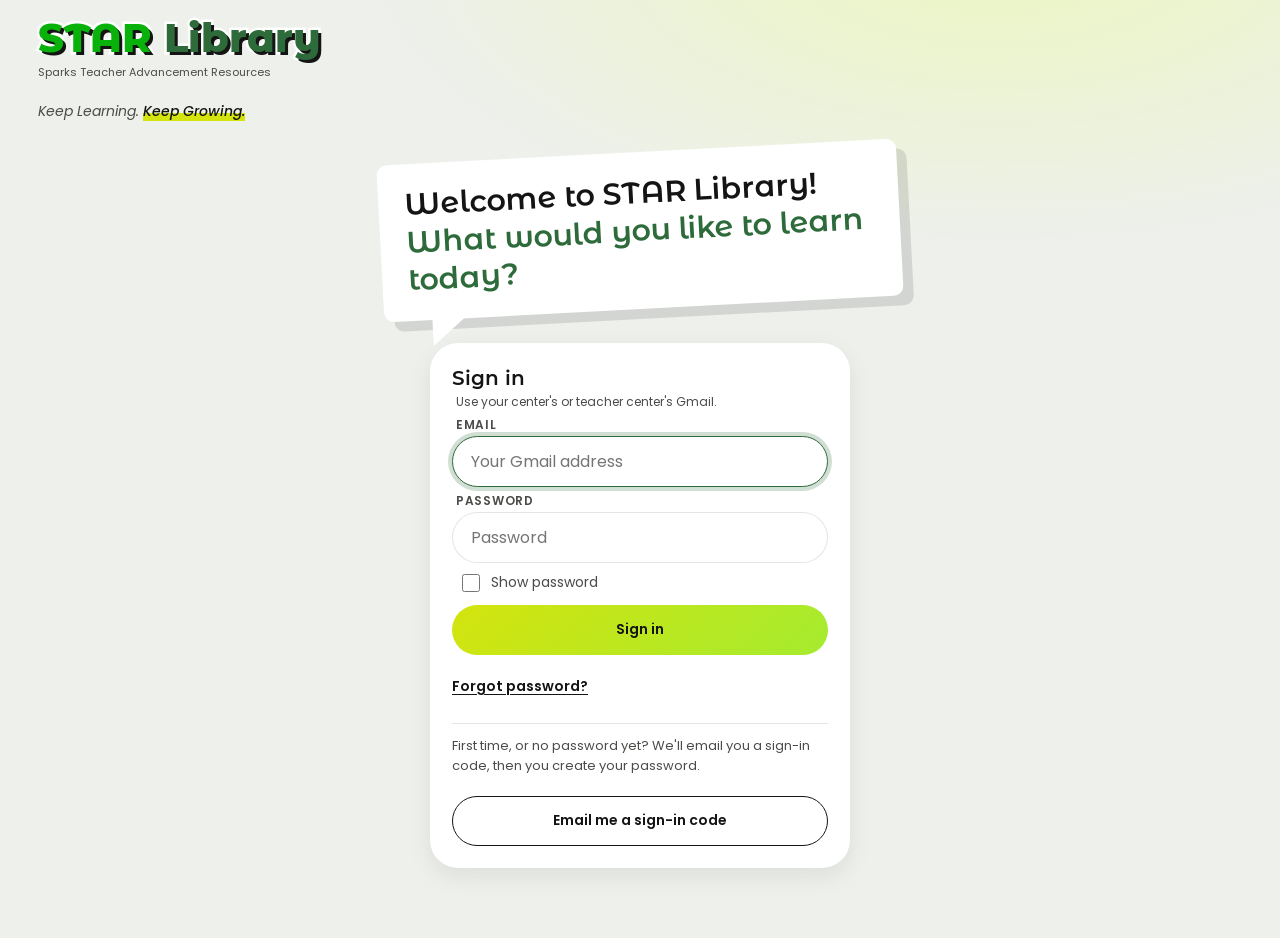
==== index.html @ 46effa85 "Deploy production dae6e4e" ====
<!DOCTYPE html>
<html lang="en">
<head>
<meta charset="utf-8">
<meta name="viewport" content="width=device-width, initial-scale=1, viewport-fit=cover">
<title>STAR Library</title>
<meta name="description" content="Sparks Teacher Advancement Resources">
<meta name="theme-color" content="#1F3D2B">
<link rel="manifest" href="manifest.webmanifest">
<link rel="icon" type="image/png" href="img/favicon.png">
<link rel="apple-touch-icon" href="img/apple-touch-icon.png">
<meta name="apple-mobile-web-app-capable" content="yes">
<meta name="apple-mobile-web-app-title" content="STAR">
<link rel="preconnect" href="https://fonts.googleapis.com">
<link rel="preconnect" href="https://fonts.gstatic.com" crossorigin>
<link href="https://fonts.googleapis.com/css2?family=Montserrat+Alternates:wght@600;700;800&family=Poppins:ital,wght@0,400;0,500;0,600;0,700;1,400;1,500&display=swap" rel="stylesheet">
<script src="config.js"></script>
<script>(function(){try{var t=localStorage.getItem((window.STAR_CONFIG&&STAR_CONFIG.prefix||'starlib-')+'theme');document.documentElement.setAttribute('data-theme',t==='forest'||t==='sage'?t:'light')}catch(e){document.documentElement.setAttribute('data-theme','light')}})();</script>
<link rel="stylesheet" href="css/app.css">
<link rel="stylesheet" href="css/viewer.css">
</head>
<body>
<div class="page">
 <header class="bar">
  <a class="logo" href="#/" aria-label="STAR Library home" style="text-decoration:none"><span class="wm">STAR <span>Library</span></span><span class="full">Sparks Teacher Advancement Resources</span></a>
  <div class="me" id="me" hidden>
   <button type="button" class="av" id="av" aria-haspopup="true" aria-expanded="false" aria-controls="me-pop" aria-label="Your account"></button>
   <div class="me-pop" id="me-pop" hidden>
    <b id="me-name"></b><small id="me-email"></small>
    <div class="thm" role="radiogroup" aria-labelledby="thm-h"><span class="thm-h" id="thm-h">Theme</span>
     <button type="button" role="radio" data-t="light" aria-checked="true"><span class="sw" style="background:#EDF0EB;box-shadow:inset -10px -10px 0 #C6E625"></span>Light</button>
     <button type="button" role="radio" data-t="forest" aria-checked="false"><span class="sw" style="background:#2A4A29;box-shadow:inset -10px -10px 0 #C5D97A"></span>Forest</button>
     <button type="button" role="radio" data-t="sage" aria-checked="false"><span class="sw" style="background:#DDE7DA;box-shadow:inset -10px -10px 0 #090D08"></span>Sage</button>
    </div>
    <button type="button" class="signout" id="install-btn" hidden style="color:var(--ink)">Install STAR on this phone</button>
    <button type="button" class="signout" id="signout">Sign out</button>
   </div>
  </div>
 </header>
 <p class="motto">Keep Learning. <b>Keep Growing.</b></p>
 <p class="offline" id="offline" role="status" hidden>You're offline. You can still browse; trainings open when you're back online.</p>
 <p class="boot" id="boot" role="status">Opening STAR Library…</p>

 <section class="gate" id="gate" hidden aria-labelledby="g-h">
  <div class="bubble"><p>Welcome to STAR Library!<br><span>What would you like to learn today?</span></p></div>
  <div class="gcard">
   <form id="g1" novalidate>
    <h2 id="g-h">Sign in</h2>
    <p class="muted sm" style="margin:2px 4px 0">Use your center's or teacher center's Gmail.</p>
    <label class="lbl" for="g-email">Email</label>
    <input id="g-email" type="email" inputmode="email" autocomplete="username" placeholder="Your Gmail address">
    <label class="lbl" for="g-pw">Password</label>
    <input id="g-pw" type="password" autocomplete="current-password" placeholder="Password">
    <label class="gshow"><input type="checkbox" id="g-show"> Show password</label>
    <p class="gerr" id="g-e1" role="alert" hidden></p>
    <button type="submit" class="btn" id="g-in">Sign in</button>
    <div class="glinks"><button type="button" class="glink" id="g-forgot">Forgot password?</button></div>
    <div class="gfirst"><p style="margin:0 0 10px">First time, or no password yet? We'll email you a sign-in code, then you create your password.</p>
     <button type="button" class="btn line" id="g-send">Email me a sign-in code</button></div>
   </form>
   <form id="g2" novalidate hidden>
    <h2>Check your inbox</h2>
    <p class="muted sm" style="margin:4px"><span id="g2-why"></span> <b id="g-to"></b>. It works for 10 minutes. Check Spam if you can't see it.</p>
    <input id="g-code" class="codein" type="text" inputmode="numeric" autocomplete="one-time-code" maxlength="6" placeholder="••••••" aria-label="6-digit code">
    <p class="gerr" id="g-e2" role="alert" hidden></p><p class="gok" id="g-ok" role="status" hidden></p>
    <button type="submit" class="btn" id="g-go">Continue</button>
    <div class="glinks"><button type="button" class="glink" id="g-back">Use a different email</button><button type="button" class="glink" id="g-again">Send a new code</button></div>
   </form>
   <form id="g3" novalidate hidden>
    <h2 id="g3-h">Create your password</h2>
    <p class="muted sm" style="margin:4px">At least 8 characters. You'll use it to sign in next time.</p>
    <input id="g3-user" type="email" autocomplete="username" hidden tabindex="-1" aria-hidden="true">
    <input id="g-new" type="password" autocomplete="new-password" placeholder="New password" aria-label="New password">
    <input id="g-new2" type="password" autocomplete="new-password" placeholder="Type it again" aria-label="Type the new password again" style="margin-top:10px">
    <label class="gshow"><input type="checkbox" id="g3-show"> Show password</label>
    <p class="gerr" id="g-e3" role="alert" hidden></p>
    <button type="submit" class="btn" id="g-save">Save and sign in</button>
   </form>
  </div>
 </section>

 <main id="view" hidden></main>
</div>

<nav class="nav" id="nav" aria-label="Main menu" hidden>
 <a href="#/" data-nav="home"><svg width="22" height="22" viewBox="0 0 24 24" fill="none" stroke="currentColor" stroke-width="2" stroke-linecap="round" stroke-linejoin="round" aria-hidden="true"><path d="M3 11l9-7 9 7v9a1 1 0 01-1 1h-5v-6H9v6H4a1 1 0 01-1-1z"/></svg>Home</a>
 <a href="#/curriculum" data-nav="curriculum"><svg width="22" height="22" viewBox="0 0 24 24" fill="none" stroke="currentColor" stroke-width="2" stroke-linecap="round" stroke-linejoin="round" aria-hidden="true"><path d="M4 5h6a2 2 0 012 2v12a2 2 0 00-2-2H4zM20 5h-6a2 2 0 00-2 2v12a2 2 0 012-2h6z"/></svg>Curriculum</a>
 <a href="#/me" data-nav="me"><svg width="22" height="22" viewBox="0 0 24 24" fill="none" stroke="currentColor" stroke-width="2" stroke-linecap="round" stroke-linejoin="round" aria-hidden="true"><circle cx="12" cy="8" r="4"/><path d="M4 21c0-4 4-6 8-6s8 2 8 6"/></svg>My page</a>
 <a href="#/team" data-nav="team" hidden><svg width="22" height="22" viewBox="0 0 24 24" fill="none" stroke="currentColor" stroke-width="2" stroke-linecap="round" stroke-linejoin="round" aria-hidden="true"><circle cx="9" cy="8" r="3.5"/><circle cx="17" cy="9" r="2.5"/><path d="M2 20c0-3.5 3-5.5 7-5.5s7 2 7 5.5M16 14.5c3 0 6 1.5 6 4.5"/></svg>Team</a>
 <a href="#/edit" data-nav="edit" hidden><svg width="22" height="22" viewBox="0 0 24 24" fill="none" stroke="currentColor" stroke-width="2" stroke-linecap="round" stroke-linejoin="round" aria-hidden="true"><path d="M4 20h4L19 9l-4-4L4 16z"/><path d="M13.5 6.5l4 4"/></svg>Editor</a>
</nav>

<div id="deck" role="dialog" aria-modal="true" aria-labelledby="dk-title" hidden></div>
<div class="toast" id="toast" role="status" aria-live="polite" hidden></div>

<script src="js/api.js"></script>
<script src="js/viewer.js"></script>
<script src="js/more.js"></script>
<script src="js/app.js"></script>
<script>
if ('serviceWorker' in navigator && location.protocol === 'https:') {
  addEventListener('load', function () { navigator.serviceWorker.register('sw.js').catch(function () {}); });
}
</script>
</body>
</html>
---- css/app.css ----
/* STAR Library app. Fonts: Montserrat Alternates (logo, headings) + Poppins (everything else).
   Browsing uses the book/library look; My profile uses clean cards. Themes: Light (default), Forest, Sage. */
:root,:root[data-theme="light"]{
 --bg:radial-gradient(900px 420px at 78% -6%,#ECF7C1 0%,#ECF7C100 70%),#EDF0EB;--bgc:#EDF0EB;
 --ink:#141414;--muted:#4B4C49;--line:#1414141c;--sec:#FFFFFF;--soft:#F1F3F0;--soft2:#E4E8E0;--card:#FFFFFF;
 --brand:#2E6B3A;--deep:#1F3D2B;--deep-t:#FFFFFF;--deep-sub:#CFE3D4;--lime:#C6E625;--next:#ECF7C1;
 --btn:linear-gradient(135deg,#D4E40E,#A5EB2F);--btn-t:#141414;
 --bk:#D6EB97;--bk-t:#141414;--bk-sub:#3F4A30;--bk-soon:#F1F3F0;--bk-hi:#C6E625;--tile:#FFFFFF;
 --pe1:#F6F3EA;--pe2:#E7E3D6;--pe-line:#14141414;--fd:#D6EB97;--fd2:#B9D36E;--fd-t:#141414;
 --ok-bg:#E3F1D4;--ok-t:#1F5E14;--err:#B42318;--panel:#FFFFFF;--panel2:#F1F3F0;--sh:0 8px 24px #14141414}
:root[data-theme="forest"]{
 --bg:linear-gradient(170deg,#43623F 0%,#2A4A29 32%,#1A361B 66%,#112B12 100%);--bgc:#112B12;
 --ink:#F2F5EE;--muted:#C9D4C8;--line:#ffffff24;--sec:#1F3A20;--soft:#ffffff12;--soft2:#ffffff1f;--card:#1F3A20;
 --brand:#C5D97A;--deep:#EDF0EC;--deep-t:#12260F;--deep-sub:#4A5A48;--lime:#C5D97A;--next:#ffffff14;
 --btn:#C5D97A;--btn-t:#12260F;--bk:#3D5C3B;--bk-t:#F2F5EE;--bk-sub:#C9D4C8;--bk-soon:#2A452A;--bk-hi:#5E8A3A;--tile:#E3EADB;
 --pe1:#4B6A48;--pe2:#2F4D2D;--pe-line:#ffffff24;--fd:#4A6A47;--fd2:#2F4D2D;--fd-t:#F2F5EE;
 --ok-bg:#C5D97A;--ok-t:#12260F;--err:#FFB4A8;--panel:#1B331C;--panel2:#132713;--sh:none;color-scheme:dark}
:root[data-theme="sage"]{
 --bg:radial-gradient(900px 520px at 85% 0%,#EAF3E4 0%,#EAF3E400 70%),linear-gradient(180deg,#E3ECDF 0%,#D6E2D2 100%);--bgc:#D6E2D2;
 --ink:#090D08;--muted:#3A4437;--line:#090D081c;--sec:#F5FAF6;--soft:#E3ECDF;--soft2:#D5E0D2;--card:#FFFFFF;
 --brand:#486509;--deep:#090D08;--deep-t:#FFFFFF;--deep-sub:#B8C2B4;--lime:#A9EB02;--next:#E3ECDF;
 --btn:#090D08;--btn-t:#FFFFFF;--bk:#F5FAF6;--bk-t:#090D08;--bk-sub:#3A4437;--bk-soon:#E3ECDF;--bk-hi:#A9EB02;--tile:#E3ECDF;
 --pe1:#FFFFFFbf;--pe2:#FFFFFF73;--pe-line:#090D080f;--fd:#090D08;--fd2:#2A3527;--fd-t:#FFFFFF;
 --ok-bg:#E3ECDF;--ok-t:#486509;--err:#B42318;--panel:#F5FAF6;--panel2:#E3ECDF;--sh:0 10px 30px #090D080f}
*,*::before,*::after{box-sizing:border-box}
html,body{margin:0}
body{font-family:'Poppins',system-ui,sans-serif;color:var(--ink);background:var(--bg);background-color:var(--bgc);background-attachment:fixed;min-height:100vh;min-height:100dvh;-webkit-tap-highlight-color:transparent}
body.modal{overflow:hidden}
[hidden]{display:none!important}
button,input,select,textarea{font:inherit;color:inherit}
a{color:var(--brand)}
:focus-visible{outline:3px solid var(--brand);outline-offset:3px}
.disp{font-family:'Montserrat Alternates','Poppins',sans-serif}
.sr{position:absolute;width:1px;height:1px;overflow:hidden;clip:rect(0 0 0 0);white-space:nowrap}
.page{max-width:1100px;margin:0 auto;padding:max(14px,env(safe-area-inset-top)) max(14px,env(safe-area-inset-right)) calc(110px + env(safe-area-inset-bottom)) max(14px,env(safe-area-inset-left));display:flex;flex-direction:column;gap:16px}

/* header */
.bar{display:flex;align-items:flex-start;justify-content:space-between;gap:12px;padding:4px 4px 0}
.logo{display:flex;flex-direction:column;gap:2px;background:none;border:0;padding:0;cursor:pointer;text-align:left}
.wm{font:800 clamp(28px,5vw,40px)/1 'Montserrat Alternates',sans-serif;color:#08B20B;-webkit-text-stroke:5px #fff;paint-order:stroke fill;text-shadow:3px 3px 0 #141414}
.wm span{color:#2E6B3A}
.full{font-size:11px;color:var(--muted);margin-top:4px}
.motto{margin:0 4px;font-style:italic;font-size:14px;color:var(--muted)}
.motto b{font-weight:500;color:var(--ink);background:linear-gradient(transparent 62%,#D4E40E 62%)}
:root[data-theme="forest"] .motto b{background:none;color:var(--lime)}
.av{width:44px;height:44px;border-radius:50%;border:0;background:var(--btn);color:var(--btn-t);font-weight:600;font-size:14px;cursor:pointer;flex:none}
.me{position:relative}
.me-pop{position:absolute;right:0;top:calc(100% + 8px);z-index:20;background:var(--card);color:var(--ink);border-radius:18px;box-shadow:0 14px 34px #0004;padding:14px 16px;min-width:250px;display:flex;flex-direction:column;gap:2px}
.me-pop small{color:var(--muted);overflow-wrap:anywhere}
.thm{margin-top:12px;padding-top:10px;border-top:1px solid var(--line);display:flex;flex-direction:column;gap:4px}
.thm-h,.lbl{font-size:12px;font-weight:600;letter-spacing:.06em;text-transform:uppercase;color:var(--muted);margin:0}
.thm button{border:0;border-radius:12px;padding:6px 8px;min-height:44px;display:flex;align-items:center;gap:10px;background:none;text-align:left;cursor:pointer}
.thm button[aria-checked="true"]{background:var(--soft);font-weight:600}
.sw{width:28px;height:28px;border-radius:50%;flex:none;box-shadow:inset 0 0 0 1px #0002}
.signout{margin-top:10px;border:0;border-top:1px solid var(--line);background:none;padding:10px 0 0;text-align:left;font-weight:600;color:var(--err);cursor:pointer;min-height:44px}

/* sections */
.sec{background:var(--sec);border-radius:28px;padding:20px 18px;display:flex;flex-direction:column;gap:14px;box-shadow:var(--sh)}
.sec-h{margin:0;font:600 21px/1.2 'Montserrat Alternates',sans-serif}
.sec-h.u::after{content:'';display:block;width:56px;height:5px;border-radius:9px;background:var(--btn);margin-top:8px}
h1.big{margin:0;font:700 clamp(26px,4vw,34px)/1.1 'Montserrat Alternates',sans-serif}
h1.big em{font-style:normal;color:var(--brand)}
.muted{color:var(--muted)}
.sm{font-size:12px}

/* search + chips */
.srch{position:relative}
.srch label{display:flex;align-items:center;gap:10px;background:var(--soft);border-radius:99px;padding:0 8px 0 18px;min-height:52px}
.srch input{flex:1;border:0;outline:0;background:transparent;font-size:15px;min-width:0}
.srch svg{flex:none;color:var(--brand)}
.clr{width:40px;height:40px;border-radius:50%;border:0;background:var(--soft2);cursor:pointer}
.res{position:absolute;z-index:15;left:0;right:0;top:calc(100% + 6px);background:var(--card);border-radius:18px;box-shadow:0 16px 40px #0003;padding:6px;max-height:60vh;overflow:auto;display:flex;flex-direction:column}
.res a{display:grid;grid-template-columns:62px 1fr auto;gap:10px;align-items:center;padding:10px;border-radius:12px;text-decoration:none;color:var(--ink);min-height:44px}
.res a:hover,.res a.on{background:var(--soft)}
.res .none{padding:14px;color:var(--muted)}
.code{font-size:12px;font-weight:700;color:var(--brand)}
.chips{display:flex;flex-wrap:wrap;gap:6px;align-items:center}
.chip{min-height:36px;padding:0 14px;border-radius:99px;border:0;background:var(--soft);font-size:13px;font-weight:500;cursor:pointer;text-decoration:none;color:var(--ink);display:inline-flex;align-items:center}
.chip.on{background:var(--ink);color:var(--sec)}
.tag{font-size:12px;background:var(--soft);border-radius:99px;padding:4px 10px;white-space:nowrap}
.tag.dark{background:var(--deep);color:var(--deep-t);font-weight:700}
.st{font-size:11px;font-weight:600;border-radius:99px;padding:3px 9px;white-space:nowrap;background:var(--ok-bg);color:var(--ok-t)}
.st.soon{background:var(--soft2);color:var(--muted)}

/* buttons */
.btn{display:inline-flex;align-items:center;justify-content:center;gap:6px;min-height:44px;padding:0 20px;border-radius:99px;border:0;background:var(--btn);color:var(--btn-t);font-weight:600;font-size:14px;text-decoration:none;cursor:pointer}
.btn.line{background:none;border:1.5px solid var(--ink);color:var(--ink)}
.btn.soft{background:var(--soft);color:var(--ink);border:1.5px solid var(--line)}
.btn:disabled{opacity:.55;cursor:default}
.back{align-self:flex-start}
.crumbs{font-size:12px;color:var(--muted)}
.crumbs a{color:var(--muted)}
.ibtn{width:44px;height:44px;border-radius:50%;border:1.5px solid var(--line);background:var(--card);display:grid;place-items:center;cursor:pointer;flex:none;color:var(--ink)}
.ibtn[aria-pressed="true"]{background:var(--ink);color:var(--sec);border-color:var(--ink)}

/* books */
.book{position:relative;display:block;text-decoration:none;color:var(--bk-t);transition:transform .25s cubic-bezier(.2,.8,.2,1);--rad:8px 14px 14px 8px;--d:5px}
.book:hover{transform:translateY(-4px)}
.book .bk,.book .pg{position:absolute;border-radius:var(--rad);border:1px solid var(--pe-line);pointer-events:none}
.book .bk{top:4px;bottom:4px;left:calc(var(--d)*2);right:calc(var(--d)*-2);background:var(--pe2)}
.book .pg{top:2px;bottom:2px;left:var(--d);right:calc(var(--d)*-1);background:repeating-linear-gradient(90deg,var(--pe1) 0 3px,var(--pe2) 3px 4px)}
.book .cv{position:absolute;inset:0;border-radius:var(--rad);background:var(--bk);box-shadow:0 10px 22px #1414141f,inset 5px 0 0 #00000012;padding:12px 11px 11px 14px;display:flex;flex-direction:column;gap:5px;overflow:hidden}
.book .win{flex:none;height:42%;border-radius:10px;background:var(--tile);display:grid;place-items:center;overflow:hidden}
.book .win img{width:100%;height:100%;object-fit:cover}
.book .win svg{width:46%;height:70%}
.book .tt{font:700 13px/1.22 'Montserrat Alternates',sans-serif;display:-webkit-box;-webkit-line-clamp:4;-webkit-box-orient:vertical;overflow:hidden}
.book .sub{margin-top:auto;font-size:11px;line-height:1.3;color:var(--bk-sub)}
.book .bcode{font-size:11px;font-weight:700;color:var(--bk-sub)}
.book .st{margin-top:auto;align-self:flex-start;background:var(--tile);color:var(--ok-t)}
.book.soon .cv{background:var(--bk-soon)}
.book.soon .st{background:var(--soft2);color:var(--muted)}
.book.hi .cv{background:var(--bk-hi)}
.shelf{display:grid;grid-template-columns:repeat(auto-fill,minmax(104px,1fr));gap:24px 22px;padding:2px 14px 4px 2px}
.shelf .book{height:168px}
.shelf.big{grid-template-columns:repeat(auto-fill,minmax(140px,1fr))}
.shelf.big .book{height:214px}
.shelf.big .book .win{height:34%}
.shelf.big .book .tt{-webkit-line-clamp:3}
.ledge{height:18px;margin:6px -4px 0;border-radius:6px;background:linear-gradient(var(--sec),var(--soft));box-shadow:0 10px 16px #1414141f}
.feat{width:210px;height:290px;align-self:center;--d:8px}
.feat .cv{background:var(--deep);color:var(--deep-t);padding:20px 18px}
.feat .tt{font-size:16px;-webkit-line-clamp:3}
.feat .ribbon{position:absolute;top:14px;left:-2px;background:var(--btn);color:var(--btn-t);font-size:11px;font-weight:700;letter-spacing:.08em;text-transform:uppercase;padding:4px 10px 4px 14px;border-radius:0 99px 99px 0}
.feat .win{height:86px;margin-top:22px;background:#2E6B3A}
.feat .bcode{color:var(--lime)}
.feat .sub{color:var(--deep-sub);margin-top:0}
.feat .go{margin-top:auto;align-self:flex-start;background:var(--btn);color:var(--btn-t);font-size:12px;font-weight:600;border-radius:99px;padding:6px 14px}
.mini{display:flex;flex-direction:column;gap:6px;padding:10px;border-radius:16px;background:var(--soft);text-decoration:none;color:var(--ink)}
.mini .th{height:70px;border-radius:10px;background:var(--tile);display:grid;place-items:center;overflow:hidden}
.mini .th img{width:100%;height:100%;object-fit:cover}
.mini b{font:700 13px/1.25 'Montserrat Alternates',sans-serif}
.grid2{display:grid;grid-template-columns:repeat(2,minmax(0,1fr));gap:10px}
.rows{display:flex;flex-direction:column;gap:10px}
.row{display:grid;grid-template-columns:52px 1fr auto;gap:10px;align-items:center;padding:12px;border-radius:16px;background:var(--soft);text-decoration:none;color:var(--ink);min-height:44px}
.row .ic{width:52px;height:44px;border-radius:12px;background:var(--tile);display:grid;place-items:center;font-size:10px;font-weight:700;color:var(--brand);text-align:center;line-height:1.1}
.row b{font:700 13px/1.25 'Montserrat Alternates',sans-serif}

/* folders */
.folders{display:grid;grid-template-columns:repeat(auto-fill,minmax(260px,1fr));gap:16px}
.fd{position:relative;display:block;height:170px;text-decoration:none;color:var(--fd-t)}
.fd svg.f{position:absolute;inset:0;width:100%;height:100%}
.fd .papers{position:absolute;left:9%;right:14%;top:5%;height:46%}
.fd .papers i{position:absolute;inset:0;border-radius:8px;box-shadow:0 2px 6px #0002;transition:transform .3s}
.fd .papers i:nth-child(1){background:#DCEBFF;transform:rotate(-7deg) translate(-4%,6%)}
.fd .papers i:nth-child(2){background:#E3F1D4;transform:rotate(4deg) translate(6%,2%)}
.fd .papers i:nth-child(3){background:#FFFFFF}
.fd:hover .papers i:nth-child(3){transform:translateY(-8%)}
.fd .lbl2{position:absolute;left:8%;right:30%;bottom:12%;display:flex;flex-direction:column;gap:3px}
.fd .lbl2 b{font:700 18px/1.2 'Montserrat Alternates',sans-serif}
.fd .lbl2 small{font-size:12px;opacity:.9}
.fd .go{position:absolute;right:7%;bottom:12%;height:40px;border-radius:99px;background:#FFFFFF;color:#141414;display:flex;align-items:center;gap:4px;padding:0 14px;font-weight:600;font-size:13px;box-shadow:0 4px 10px #0002}
.fd .go.act{background:var(--btn);color:var(--btn-t)}
.tabs{display:flex;gap:6px;flex-wrap:wrap}
.vh{display:flex;align-items:center;gap:12px}
.badge{width:56px;height:56px;border-radius:16px;background:var(--tile);display:grid;place-items:center;flex:none}
.badge svg{width:38px;height:38px}

/* module page */
.box{background:var(--soft);border-radius:18px;padding:14px;display:flex;flex-direction:column;gap:8px}
.sk{display:grid;grid-template-columns:76px 1fr auto;gap:8px;align-items:center;font-size:13px;padding:7px 0;border-top:1px solid var(--line)}
.sk .tag{background:var(--card)}
.pre{display:inline-flex;align-items:center;gap:6px;min-height:40px;padding:0 12px;border-radius:12px;background:var(--card);color:var(--ink);font-size:13px;text-decoration:none}

/* cards (My profile) */
.card{background:var(--card);border-radius:20px;padding:16px;display:flex;flex-direction:column;gap:10px;box-shadow:var(--sh)}
.note{display:flex;gap:10px;align-items:flex-start;background:var(--next);border-radius:16px;padding:12px 14px;font-size:13px;line-height:1.5}

/* bottom menu */
.nav{position:fixed;z-index:10;left:50%;transform:translateX(-50%);bottom:max(14px,env(safe-area-inset-bottom));width:min(440px,calc(100% - 24px));display:flex;justify-content:space-around;background:var(--card);border-radius:24px;padding:8px 4px;box-shadow:0 8px 24px #14141426}
.nav a{display:flex;flex-direction:column;align-items:center;gap:2px;font-size:11px;font-weight:500;color:var(--muted);text-decoration:none;min-width:64px;min-height:44px;justify-content:center}
.nav a[aria-current="page"]{color:var(--ink)}
.nav a[aria-current="page"] svg{color:var(--brand)}

/* sign-in */
.gate{display:flex;flex-direction:column;align-items:center;gap:34px;padding:10px 0 30px}
.bubble{position:relative;transform:rotate(-3deg);background:#fff;color:#141414;border-radius:10px;padding:22px 26px;max-width:520px;box-shadow:10px 10px 0 #1414141f}
.bubble::after{content:'';position:absolute;left:48px;bottom:-26px;border-right:34px solid transparent;border-top:28px solid #fff}
.bubble p{margin:0;font:600 clamp(22px,4vw,30px)/1.25 'Montserrat Alternates',sans-serif}
.bubble span{color:#2E6B3A}
.gcard{background:var(--sec);border-radius:28px;padding:22px;width:min(420px,100%);display:flex;flex-direction:column;gap:6px;box-shadow:var(--sh)}
.gcard h2{margin:0;font:600 20px/1.3 'Montserrat Alternates',sans-serif}
.gcard .lbl{margin:10px 4px 4px}
.gcard input[type=email],.gcard input[type=password],.gcard input[type=text]{width:100%;min-height:50px;font-size:16px;padding:12px 18px;border-radius:99px;border:1.5px solid var(--line);background:var(--card)}
.gcard input:focus{outline:none;border-color:var(--brand);box-shadow:0 0 0 4px color-mix(in srgb,var(--brand) 22%,transparent)}
.gcard input.codein{letter-spacing:.45em;text-align:center;font-weight:600;font-size:20px}
.gcard .btn{width:100%;margin-top:10px;min-height:50px}
.gerr{color:var(--err);font-size:14px;margin:6px 4px 0}
.gok{color:var(--brand);font-size:14px;margin:6px 4px 0}
.glinks{display:flex;justify-content:space-between;gap:8px;margin-top:10px;flex-wrap:wrap}
.glink{background:none;border:0;padding:6px 0;font-weight:600;font-size:14px;text-decoration:underline;text-underline-offset:3px;cursor:pointer;color:var(--ink);min-height:44px}
.gfirst{border-top:1px solid var(--line);margin-top:14px;padding-top:12px;font-size:13px;color:var(--muted)}
.gshow{display:flex;align-items:center;gap:8px;margin:8px 6px 0;font-size:14px;color:var(--muted);cursor:pointer}
.gshow input{width:18px;height:18px;accent-color:var(--brand)}
.boot{margin:60px auto;text-align:center;color:var(--muted)}
.toast{position:fixed;z-index:40;left:50%;transform:translateX(-50%);bottom:calc(96px + env(safe-area-inset-bottom));background:#141414;color:#fff;border-radius:99px;padding:10px 18px;font-size:14px;box-shadow:0 10px 26px #0005;max-width:calc(100% - 32px);text-align:center}
.install{display:flex;align-items:center;gap:12px}
.offline{background:#FFF4D6;color:#5C4500;border-radius:14px;padding:10px 14px;font-size:13px}

/* profile, test, team, editor */
.dl{display:flex;flex-direction:column;gap:6px;padding:9px 0;border-top:1px solid var(--line)}
.dl .dt{display:flex;justify-content:space-between;gap:8px;font-size:14px;font-weight:500}
.dl .ev{font-size:12px;color:var(--muted);white-space:nowrap}
.lvbar{display:grid;grid-template-columns:repeat(4,minmax(0,1fr));gap:4px}
.lvbar i{height:8px;border-radius:99px;background:var(--soft2)}
.lvbar i.f{background:var(--brand)}
.tlist{display:flex;flex-direction:column}
.trow{display:flex;align-items:center;justify-content:space-between;gap:10px;padding:10px 0;border-top:1px solid var(--line);font-size:14px}
.trow .btn{min-height:40px;padding:0 16px}
.prog{height:8px;border-radius:99px;background:var(--soft2);overflow:hidden}
.prog i{display:block;height:100%;background:var(--brand);border-radius:inherit}
.tq{max-width:720px;width:100%;margin:0 auto}
.tqtop{display:flex;align-items:center;gap:10px;flex-wrap:wrap}
.opts{display:flex;flex-direction:column;gap:10px}
.opt{display:flex;align-items:flex-start;gap:12px;text-align:left;padding:14px 16px;border-radius:16px;border:1.5px solid var(--line);background:var(--card);cursor:pointer;min-height:52px;font-size:15px;line-height:1.4}
.opt b{width:28px;height:28px;border-radius:50%;display:grid;place-items:center;background:var(--soft);flex:none;font-size:13px}
.opt[aria-checked="true"]{border-color:var(--brand);background:var(--next)}
.opt[aria-checked="true"] b{background:var(--brand);color:var(--sec)}
.tqnav{display:flex;justify-content:space-between;gap:10px}
.tfilter{display:flex;flex-direction:column;gap:10px}
.people{display:flex;flex-direction:column}
.person{display:grid;grid-template-columns:44px 1fr auto;gap:12px;align-items:center;padding:12px 0;border-top:1px solid var(--line);text-decoration:none;color:var(--ink)}
.pav{width:44px;height:44px;border-radius:50%;background:var(--next);display:grid;place-items:center;font-weight:600;font-size:13px}
.pn{display:flex;flex-direction:column;gap:2px;min-width:0}
.pn b{font-weight:500}
.dots{display:flex;gap:4px;margin-top:4px}
.dots i,.legend i{width:11px;height:11px;border-radius:3px;background:var(--soft2);display:inline-block}
.dots i.k,.legend i.k{background:var(--brand)}
.dots i.n,.legend i.n{background:#E9C46A}
.legend{display:flex;gap:14px;flex-wrap:wrap;padding-top:10px;border-top:1px solid var(--line)}
.legend span{display:inline-flex;align-items:center;gap:5px}
.edhead{display:flex;align-items:center;justify-content:space-between;gap:10px;flex-wrap:wrap}
.edin{width:100%;min-height:48px;border-radius:99px;border:1.5px solid var(--line);padding:0 18px;background:var(--card)}
.edlist{display:flex;flex-direction:column}
.edrow{display:grid;grid-template-columns:76px 1fr auto;gap:10px;align-items:center;padding:12px 4px;border-top:1px solid var(--line);text-decoration:none;color:var(--ink);min-height:44px}
.edrow b{font-weight:500}
.edform{display:grid;grid-template-columns:1fr;gap:14px}
.fld{display:flex;flex-direction:column;gap:6px}
.fld>span{font-size:13px;font-weight:600}
.fld input,.fld select,.fld textarea{width:100%;min-height:46px;border-radius:12px;border:1.5px solid var(--line);padding:10px 12px;background:var(--card);font-size:15px}
.fld textarea{resize:vertical}
.fld small{font-size:12px;color:var(--muted);line-height:1.4}
.fld .ck{display:flex;align-items:center;gap:8px;min-height:46px;font-size:14px}
.fld .ck input{width:20px;height:20px;min-height:0;accent-color:var(--brand)}
.edbtns{display:flex;gap:8px;flex-wrap:wrap}
.qcard{padding:14px 0;border-top:1px solid var(--line)}
.qcard textarea{width:100%;border-radius:12px;border:1.5px solid var(--line);padding:8px 10px;background:var(--card);margin-bottom:8px}

/* ---------- layout: phone first, then tablet and PC ---------- */
.home-top{display:flex;flex-direction:column;gap:16px}
.home-top .recs{display:flex;flex-direction:column;gap:8px}
.mgrid,.mmain,.mside{display:flex;flex-direction:column;gap:14px}
.mepage{display:flex;flex-direction:column;gap:12px}
.mepage .card:last-child{grid-column:1/-1}
@media (min-width:760px){
 .shelf{grid-template-columns:repeat(auto-fill,minmax(130px,1fr))}
 .shelf .book{height:190px}
 .home-top{display:grid;grid-template-columns:minmax(0,1.3fr) auto;gap:24px;align-items:center}
 .home-top .recs{grid-column:1/-1}
 .rows{display:grid;grid-template-columns:repeat(2,minmax(0,1fr))}
 .mepage{display:grid;grid-template-columns:repeat(2,minmax(0,1fr));align-items:start}
 .shelf.stages{grid-template-columns:repeat(3,minmax(0,1fr))}
}
@media (min-width:1024px){
 .page{max-width:1240px;padding-bottom:40px;gap:20px}
 .sec{padding:26px 28px}
 /* the menu sits at the top, beside the account circle */
 .bar{padding-right:0}
 .nav{position:absolute;top:max(18px,env(safe-area-inset-top));bottom:auto;left:auto;right:max(84px,calc((100vw - 1240px)/2 + 84px));transform:none;width:auto;gap:2px;padding:4px;border-radius:99px;box-shadow:var(--sh)}
 .nav a{flex-direction:row;gap:8px;font-size:14px;font-weight:600;min-width:0;padding:0 16px;border-radius:99px;color:var(--ink)}
 .nav a svg{width:18px;height:18px}
 .nav a[aria-current="page"]{background:var(--ink);color:var(--sec)}
 .nav a[aria-current="page"] svg{color:var(--sec)}
 .toast{bottom:28px}
 /* Home: intro | latest training, recommended underneath (wide PC: three columns) */
 .home-top{grid-template-columns:minmax(0,1fr) 230px;gap:28px}
 .home-top .recs .mini{display:grid;grid-template-columns:96px minmax(0,1fr) auto;grid-template-rows:auto auto;column-gap:12px;row-gap:2px;align-items:center}
 .home-top .recs .mini .th{grid-row:1/3;width:96px;height:60px}
 .home-top .recs .mini .code{grid-column:2;align-self:end}
 .home-top .recs .mini b{grid-column:2;align-self:start}
 .home-top .recs .mini .st{grid-column:3;grid-row:1/3}
 .shelf.stages{grid-template-columns:repeat(6,minmax(0,1fr))}
 .feat{width:230px;height:316px}
 .feat .win{height:100px}
 .shelf{grid-template-columns:repeat(auto-fill,minmax(150px,1fr));gap:28px 30px}
 .shelf .book{height:206px}
 .shelf .book .tt{font-size:14px}
 .shelf.big{grid-template-columns:repeat(auto-fill,minmax(160px,1fr))}
 .shelf.big .book{height:228px}
 .folders{grid-template-columns:repeat(auto-fill,minmax(300px,1fr));gap:20px}
 .fd{height:190px}
 /* Module page: shelf of trainings | details */
 .mgrid{display:grid;grid-template-columns:minmax(0,1.6fr) minmax(300px,1fr);gap:28px;align-items:start}
 .edform{grid-template-columns:repeat(2,minmax(0,1fr));gap:16px 20px}
 .edform .fld:has(textarea){grid-column:1/-1}
 .people{display:grid;grid-template-columns:repeat(2,minmax(0,1fr));column-gap:28px}
 .mside{position:sticky;top:20px}
 .rows{grid-template-columns:repeat(3,minmax(0,1fr))}
}
@media (min-width:1280px){
 .home-top{grid-template-columns:minmax(0,1.2fr) 230px minmax(0,.95fr)}
 .home-top .recs{grid-column:auto;align-self:stretch;justify-content:center}
 .home-top .recs .grid2{grid-template-columns:1fr}
}
@media (min-width:1024px) and (hover:hover){.nav a:hover{background:var(--soft)}}
@media (prefers-reduced-motion:reduce){.book,.fd .papers i{transition:none}.book:hover{transform:none}}
---- css/viewer.css ----
/* Slide viewer (carried over from STAR Library 1, same behaviour). */
#deck{position:fixed;inset:0;z-index:30;display:flex;align-items:center;justify-content:center;padding:max(10px,env(safe-area-inset-top)) max(10px,env(safe-area-inset-right)) max(10px,env(safe-area-inset-bottom)) max(10px,env(safe-area-inset-left));background:#06181acc;backdrop-filter:blur(3px)}
#deck[hidden]{display:none!important}
.dk{position:relative;background:var(--panel);color:var(--ink);width:min(1180px,100%);height:min(860px,100%);border-radius:24px;display:flex;flex-direction:column;overflow:hidden;box-shadow:0 20px 60px #0007}
.dk-top{display:flex;align-items:center;gap:10px;padding:10px 12px;border-bottom:1px solid var(--line);flex-wrap:wrap}
.dk-head{flex:1;min-width:0}
.dk-head small{font-size:12px;font-weight:700;color:var(--brand)}
.dk-head h2{margin:2px 0 0;font:600 clamp(16px,2.2vw,22px)/1.2 'Montserrat Alternates',sans-serif}
.dk-head p{margin:2px 0 0;font-size:12px;color:var(--muted)}
.dk-x{border:0;background:var(--panel2);border-radius:50%;width:44px;height:44px;font-size:18px;cursor:pointer;flex:none;color:var(--ink)}
.dk-acts{display:flex;gap:8px;position:relative}
.dk-lk{position:relative;width:44px;height:44px;border-radius:50%;border:1.5px solid var(--ink);background:none;color:var(--ink);cursor:pointer;display:grid;place-items:center}
.dk-lk svg{width:20px;height:20px}
.dk-lk[aria-pressed="true"],.dk-lk[aria-expanded="true"]{background:var(--ink);color:var(--panel)}
.dk-lk i{position:absolute;top:-4px;right:-4px;min-width:20px;height:20px;border-radius:99px;background:var(--btn);color:var(--btn-t);font:700 11px/20px 'Poppins',sans-serif;font-style:normal;text-align:center;padding:0 5px}
.dk-pop{position:absolute;z-index:5;top:calc(100% + 8px);right:0;width:max-content;max-width:min(300px,80vw);background:var(--panel);border-radius:16px;box-shadow:0 14px 34px #0004;padding:8px;display:flex;flex-direction:column;gap:6px}
.dk-vid,.dk-lnk{font-weight:600;font-size:14px;text-decoration:none;border-radius:99px;padding:9px 14px;display:inline-flex;align-items:center;gap:6px;min-height:40px}
.dk-vid{background:#E32D2D;color:#fff}
.dk-lnk{background:var(--panel);color:var(--ink);border:1.5px solid var(--ink)}
.dk-body{flex:1;min-height:0;display:flex}
.dk-stage{flex:1;min-width:0;position:relative;display:flex;align-items:center;justify-content:center;padding:14px 64px;background:var(--panel2);overflow:hidden}
.dk-stage .base{max-width:100%;max-height:100%;border-radius:10px;box-shadow:0 8px 24px #0003;background:#fff;position:relative;z-index:1}
.dk-arrow{position:absolute;z-index:2;top:50%;transform:translateY(-50%);width:48px;height:48px;border-radius:50%;border:0;background:var(--ink);color:var(--panel);font-size:26px;line-height:1;cursor:pointer;box-shadow:0 4px 12px #0003}
.dk-arrow:disabled{opacity:.25;cursor:default}
.dk-arrow.l{left:10px}.dk-arrow.r{right:10px}
.dk-stage.wait::after{content:'Loading…';position:absolute;z-index:3;left:50%;top:50%;transform:translate(-50%,-50%);background:var(--panel);border-radius:99px;padding:6px 16px;font-size:14px;color:var(--muted);box-shadow:0 4px 12px #0002}
.dk-stage.bad::after{content:'This slide did not load. Tap an arrow to try again.';position:absolute;z-index:3;left:50%;top:50%;transform:translate(-50%,-50%);background:var(--panel);border-radius:14px;padding:8px 16px;font-size:14px;color:var(--err);text-align:center}
.dk-panel{width:min(360px,40%);border-left:1px solid var(--line);overflow:auto;padding:14px 16px;font-size:14px;line-height:1.55}
.dk-panel h3{margin:0 0 8px;font:600 17px 'Montserrat Alternates',sans-serif}
.dk-panel .hint{color:var(--muted);font-style:italic;margin:0 0 10px;font-size:13px}
.dk-panel .note{white-space:pre-line}
.dk-bar{display:flex;flex-wrap:wrap;align-items:center;gap:8px;padding:10px 12px;border-top:1px solid var(--line)}
.dk-bar .sp{flex:1}
.dk-btn{min-height:44px;padding:0 14px;border-radius:99px;border:1.5px solid var(--ink);background:none;color:var(--ink);font:500 14px 'Poppins',sans-serif;cursor:pointer}
.dk-btn[aria-pressed="true"]{background:var(--ink);color:var(--panel)}
.dk-btn.done-off{background:var(--btn);border-color:transparent;color:var(--btn-t)}
.dk-jump{display:flex;align-items:center;gap:6px;font-size:14px}
.dk-jump input{width:4.2em;min-height:44px;border-radius:12px;border:1.5px solid var(--ink);background:var(--panel);text-align:center}
.dk-grid{display:grid;grid-template-columns:repeat(auto-fill,minmax(150px,1fr));gap:10px;padding:14px;overflow:auto;flex:1;min-height:0;background:var(--panel2)}
.dk-grid button{border:2px solid transparent;border-radius:10px;padding:0;background:#fff;cursor:pointer;position:relative;overflow:hidden;aspect-ratio:16/9}
.dk-grid button[aria-current="true"]{border-color:var(--brand)}
.dk-grid img{width:100%;height:100%;object-fit:cover;display:block}
.dk-grid span{position:absolute;left:6px;top:6px;background:#141414cc;color:#fff;border-radius:99px;font-size:12px;padding:0 7px}
.dk-empty{max-width:440px;text-align:center;padding:10px}
.dk-empty .big{width:88px;height:100px;margin:0 auto 8px}
.dk-empty .big svg{width:100%;height:100%}
.dk-empty h3{margin:0 0 6px;font:600 22px 'Montserrat Alternates',sans-serif}
.dk-empty p{margin:0 0 14px;color:var(--muted);line-height:1.5}
.dk-end{position:relative;z-index:2;background:var(--panel);border-radius:22px;padding:22px 20px 18px;max-width:520px;width:100%;text-align:center;box-shadow:0 10px 30px #0003;max-height:100%;overflow:auto}
.dk-end .yay{font:700 34px/1 'Montserrat Alternates',sans-serif;color:var(--brand)}
.dk-end h3{margin:6px 0 4px;font:600 24px 'Montserrat Alternates',sans-serif}
.dk-end p{margin:0 0 14px;color:var(--muted);line-height:1.5}
.dk-end h4{margin:0 0 10px;font:600 15px 'Montserrat Alternates',sans-serif;color:var(--brand)}
.dk-end .recs{display:grid;grid-template-columns:repeat(2,minmax(0,1fr));gap:10px;text-align:left}
.dk-end .row2{display:flex;gap:8px;justify-content:center;flex-wrap:wrap;margin-top:16px}
.qa{border:1px solid var(--line);border-radius:14px;padding:10px 12px;margin:0 0 10px}
.qa .meta{font-size:12px;color:var(--muted)}
.qa .ans{margin-top:8px;background:var(--panel2);border-radius:10px;padding:8px 10px}
.qa .wait{margin-top:6px;font-style:italic;color:var(--muted);font-size:13px}
.ask textarea{width:100%;min-height:76px;border-radius:12px;border:1.5px solid var(--line);background:var(--panel);padding:8px 10px;resize:vertical}
.ask .row2{display:flex;flex-wrap:wrap;align-items:center;gap:8px;margin-top:6px}
.dk .err{color:var(--err);font-size:14px;margin:6px 0 0}
/* page flip */
.turn{position:absolute;z-index:1;transform-origin:left center;backface-visibility:hidden;-webkit-backface-visibility:hidden;border-radius:10px;pointer-events:none;will-change:transform;animation:pfwd .9s cubic-bezier(.4,0,.2,1) forwards}
.turn img{display:block;width:100%;height:100%;border-radius:inherit;background:#fff;box-shadow:0 8px 24px #0003}
.turn::after{content:'';position:absolute;inset:0;border-radius:inherit;background:linear-gradient(90deg,#0000 30%,#00000014 65%,#00000059);opacity:0;animation:psh .9s ease-in-out forwards}
.turn.back{animation-name:pback}.turn.back::after{animation-name:pshb}
@keyframes pfwd{0%{transform:perspective(1700px) rotateY(0)}18%{transform:perspective(1700px) rotateY(-14deg) skewY(-.6deg)}55%{transform:perspective(1700px) rotateY(-92deg) skewY(-1.8deg)}100%{transform:perspective(1700px) rotateY(-180deg)}}
@keyframes pback{0%{transform:perspective(1700px) rotateY(-180deg)}45%{transform:perspective(1700px) rotateY(-88deg) skewY(-1.8deg)}82%{transform:perspective(1700px) rotateY(-10deg) skewY(-.5deg)}100%{transform:perspective(1700px) rotateY(0)}}
@keyframes psh{0%{opacity:0}55%{opacity:1}100%{opacity:1}}
@keyframes pshb{0%{opacity:1}45%{opacity:1}100%{opacity:0}}
@media (prefers-reduced-motion:reduce){.turn,.turn::after{animation-duration:.01s}}
/* full screen: the slide fills the screen; buttons float on top */
#deck.max,#deck:fullscreen{padding:0;background:#000}
#deck.max .dk,#deck:fullscreen .dk{width:100%;height:100%;border-radius:0;background:#000}
#deck.max .dk-body,#deck:fullscreen .dk-body{position:absolute;inset:0}
#deck.max .dk-stage,#deck:fullscreen .dk-stage{padding:0;background:#000}
#deck.max .dk-stage .base,#deck:fullscreen .dk-stage .base{width:100%;height:100%;max-width:none;max-height:none;object-fit:contain;border-radius:0;box-shadow:none;background:none}
#deck.max .dk-top,#deck:fullscreen .dk-top{position:absolute;z-index:3;top:10px;right:64px;padding:0;border:0;background:none}
#deck.max .dk-head,#deck:fullscreen .dk-head,#deck.max .dk-x,#deck:fullscreen .dk-x,#deck.max .dk-mine,#deck:fullscreen .dk-mine{display:none}
#deck.max .dk-bar,#deck:fullscreen .dk-bar{position:absolute;z-index:3;left:0;right:0;bottom:0;border:0;background:linear-gradient(#0000,#00000040);padding:10px 14px max(10px,env(safe-area-inset-bottom))}
#deck.max .dk-btn,#deck:fullscreen .dk-btn,#deck.max .dk-lk,#deck:fullscreen .dk-lk,#deck.max .dk-arrow,#deck:fullscreen .dk-arrow,#deck.max .dk-jump input,#deck:fullscreen .dk-jump input{background:#16301F55;color:#fff;border:1.5px solid #ffffffa6;box-shadow:none}
#deck.max .dk-jump,#deck:fullscreen .dk-jump{color:#fff}
#deck.max .dk-panel,#deck:fullscreen .dk-panel{position:absolute;z-index:3;top:66px;right:14px;bottom:78px;width:min(360px,calc(100% - 28px));border:0;border-radius:18px;background:color-mix(in srgb,var(--panel) 92%,transparent)}
#deck.max .dk-grid,#deck:fullscreen .dk-grid{position:absolute;z-index:2;inset:0 0 72px 0}
.dk-fsx{display:none;position:absolute;z-index:4;top:10px;right:10px;width:44px;height:44px;border-radius:50%;border:0;background:#ffffff33;color:#fff;font-size:18px;cursor:pointer}
#deck.max .dk-fsx,#deck:fullscreen .dk-fsx{display:block}
@media (orientation:portrait) and (max-width:760px){#deck.max .dk,#deck:fullscreen .dk{position:absolute;top:50%;left:50%;width:100vh;width:100dvh;height:100vw;height:100dvw;transform:translate(-50%,-50%) rotate(90deg)}}
@media (max-width:760px){
 .dk-stage{padding:10px 8px 64px}
 .dk-arrow{top:auto;bottom:8px;transform:none}
 .dk-body{flex-direction:column}
 .dk-panel{width:100%;border-left:0;border-top:1px solid var(--line);max-height:45%}
 .dk-bar .sp{display:none}
 .dk-bar .tx{display:none}
 .dk-end .recs{grid-template-columns:1fr}
}
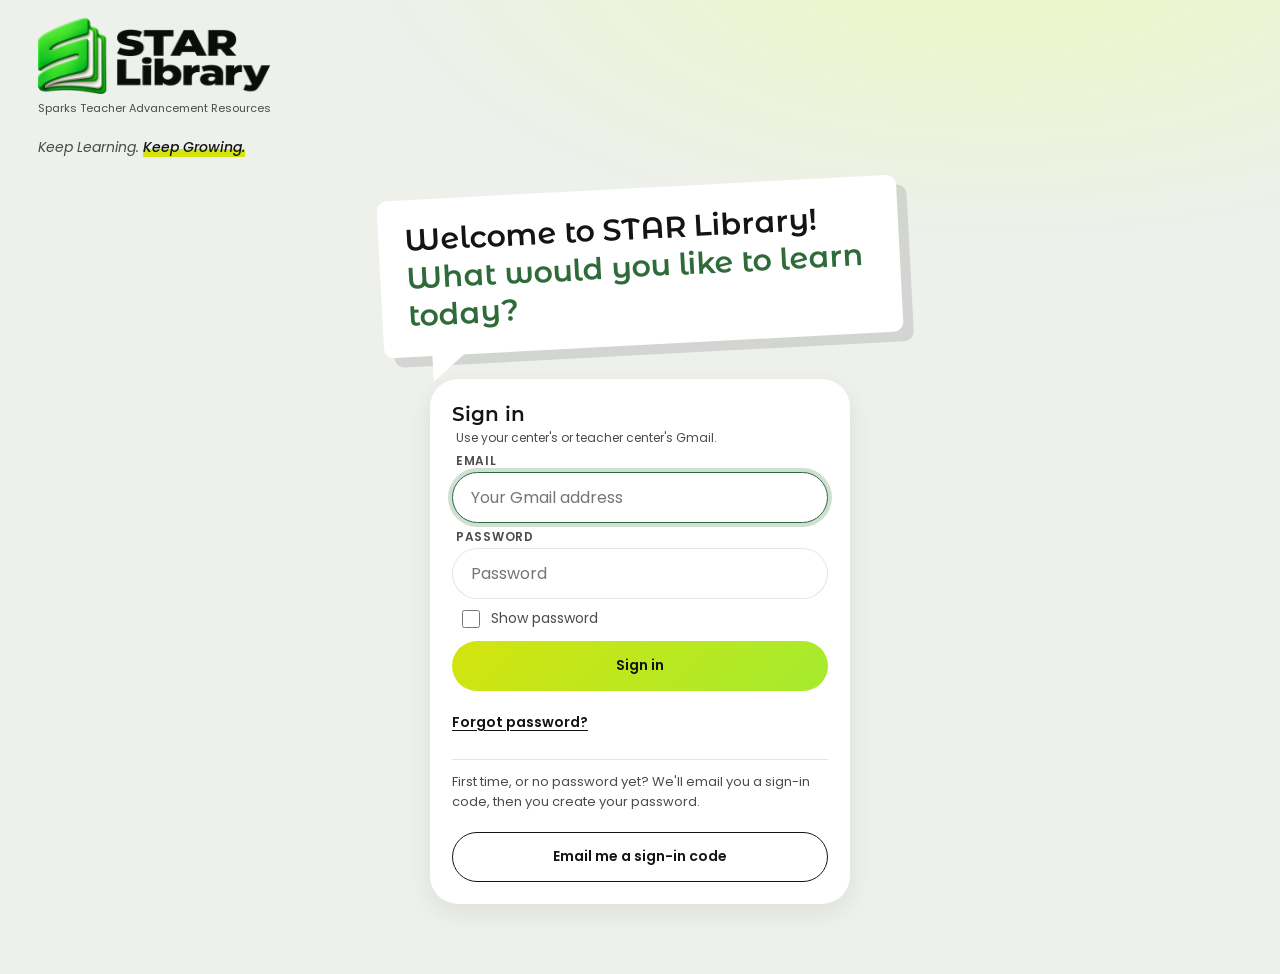
==== commit 4171cfcd: "Deploy production cf09748" ====
--- a/index.html
+++ b/index.html
@@ -22,7 +22,7 @@
 <body>
 <div class="page">
  <header class="bar">
-  <a class="logo" href="#/" aria-label="STAR Library home" style="text-decoration:none"><span class="wm">STAR <span>Library</span></span><span class="full">Sparks Teacher Advancement Resources</span></a>
+  <a class="logo" href="#/" aria-label="STAR Library home" style="text-decoration:none"><img class="lg lg-l" src="img/logo.webp" alt="STAR Library" width="478" height="180"><img class="lg lg-d" src="img/logo-forest.webp" alt="" width="478" height="180"><span class="full">Sparks Teacher Advancement Resources</span></a>
   <div class="me" id="me" hidden>
    <button type="button" class="av" id="av" aria-haspopup="true" aria-expanded="false" aria-controls="me-pop" aria-label="Your account"></button>
    <div class="me-pop" id="me-pop" hidden>
--- a/css/app.css
+++ b/css/app.css
@@ -37,8 +37,8 @@
 /* header */
 .bar{display:flex;align-items:flex-start;justify-content:space-between;gap:12px;padding:4px 4px 0}
 .logo{display:flex;flex-direction:column;gap:2px;background:none;border:0;padding:0;cursor:pointer;text-align:left}
-.wm{font:800 clamp(28px,5vw,40px)/1 'Montserrat Alternates',sans-serif;color:#08B20B;-webkit-text-stroke:5px #fff;paint-order:stroke fill;text-shadow:3px 3px 0 #141414}
-.wm span{color:#2E6B3A}
+.lg{display:block;height:clamp(54px,8vw,76px);width:auto}
+.lg-d{display:none}:root[data-theme="forest"] .lg-l{display:none}:root[data-theme="forest"] .lg-d{display:block}
 .full{font-size:11px;color:var(--muted);margin-top:4px}
 .motto{margin:0 4px;font-style:italic;font-size:14px;color:var(--muted)}
 .motto b{font-weight:500;color:var(--ink);background:linear-gradient(transparent 62%,#D4E40E 62%)}
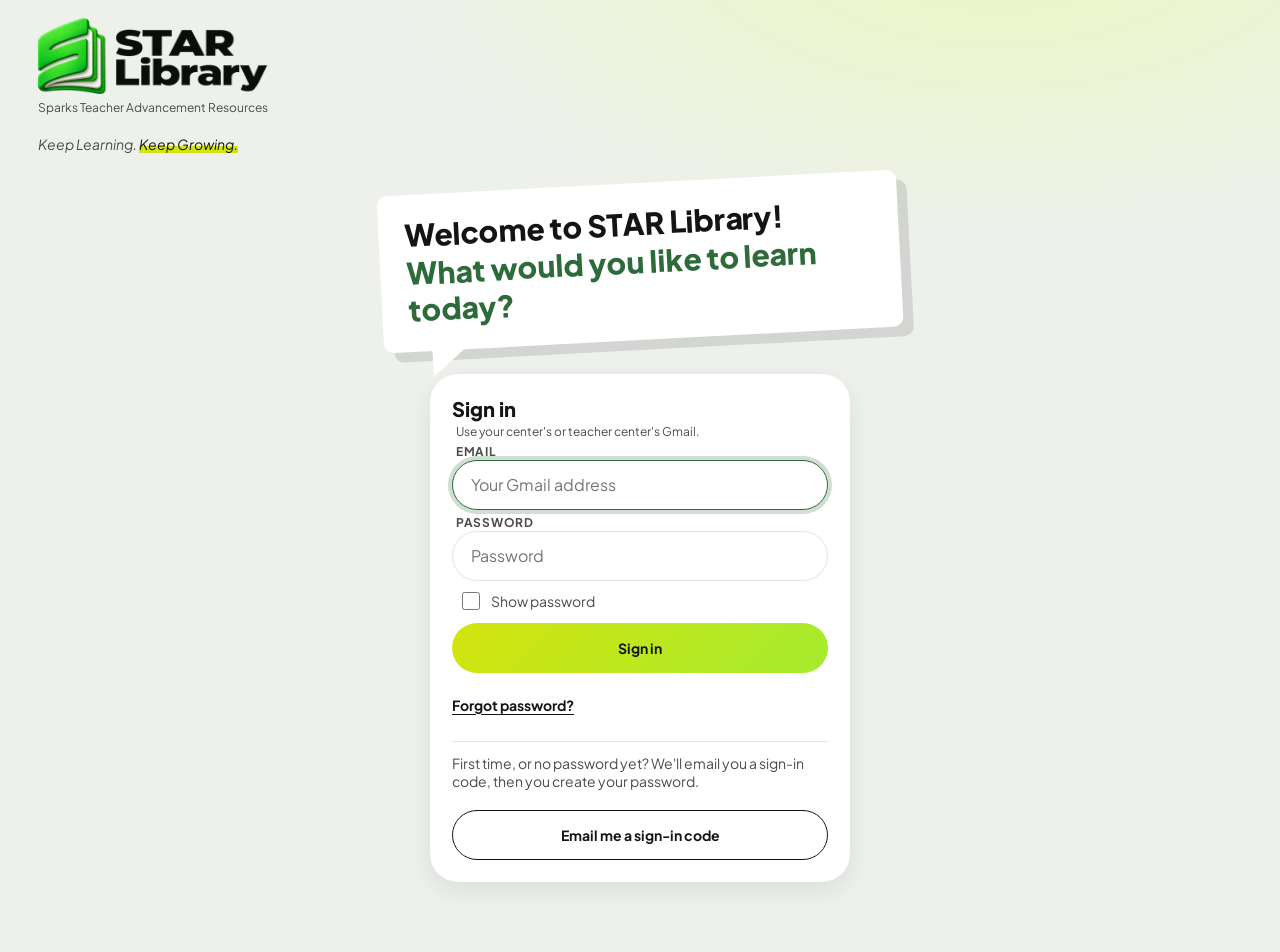
==== commit 6cf8a24e: "Deploy production 5756523" ====
--- a/index.html
+++ b/index.html
@@ -7,13 +7,13 @@
 <meta name="description" content="Sparks Teacher Advancement Resources">
 <meta name="theme-color" content="#1F3D2B">
 <link rel="manifest" href="manifest.webmanifest">
-<link rel="icon" type="image/png" href="img/favicon.png">
-<link rel="apple-touch-icon" href="img/apple-touch-icon.png">
+<link rel="icon" type="image/png" href="img/favicon.png?v=2">
+<link rel="apple-touch-icon" href="img/apple-touch-icon.png?v=2">
 <meta name="apple-mobile-web-app-capable" content="yes">
 <meta name="apple-mobile-web-app-title" content="STAR">
-<link rel="preconnect" href="https://fonts.googleapis.com">
-<link rel="preconnect" href="https://fonts.gstatic.com" crossorigin>
-<link href="https://fonts.googleapis.com/css2?family=Montserrat+Alternates:wght@600;700;800&family=Poppins:ital,wght@0,400;0,500;0,600;0,700;1,400;1,500&display=swap" rel="stylesheet">
+<link rel="preload" href="fonts/pjs-400-normal.woff2" as="font" type="font/woff2" crossorigin>
+<link rel="preload" href="fonts/pjs-700-normal.woff2" as="font" type="font/woff2" crossorigin>
+<link rel="preload" href="fonts/pjs-800-normal.woff2" as="font" type="font/woff2" crossorigin>
 <script src="config.js"></script>
 <script>(function(){try{var t=localStorage.getItem((window.STAR_CONFIG&&STAR_CONFIG.prefix||'starlib-')+'theme');document.documentElement.setAttribute('data-theme',t==='forest'||t==='sage'?t:'light')}catch(e){document.documentElement.setAttribute('data-theme','light')}})();</script>
 <link rel="stylesheet" href="css/app.css">
--- a/css/app.css
+++ b/css/app.css
@@ -1,5 +1,13 @@
-/* STAR Library app. Fonts: Montserrat Alternates (logo, headings) + Poppins (everything else).
+/* STAR Library app. Font: Plus Jakarta Sans (800 page titles, 700 titles/buttons, 500 labels, 400 text).
    Browsing uses the book/library look; My profile uses clean cards. Themes: Light (default), Forest, Sage. */
+/* Plus Jakarta Sans (SIL Open Font License, web/fonts/OFL.txt), stored in the app so it loads at once and works offline */
+@font-face{font-family:'Plus Jakarta Sans';font-style:normal;font-weight:400;font-display:swap;src:url(../fonts/pjs-400-normal.woff2) format('woff2')}
+@font-face{font-family:'Plus Jakarta Sans';font-style:italic;font-weight:400;font-display:swap;src:url(../fonts/pjs-400-italic.woff2) format('woff2')}
+@font-face{font-family:'Plus Jakarta Sans';font-style:normal;font-weight:500;font-display:swap;src:url(../fonts/pjs-500-normal.woff2) format('woff2')}
+@font-face{font-family:'Plus Jakarta Sans';font-style:normal;font-weight:600 700;font-display:swap;src:url(../fonts/pjs-700-normal.woff2) format('woff2')}
+@font-face{font-family:'Plus Jakarta Sans';font-style:italic;font-weight:600 700;font-display:swap;src:url(../fonts/pjs-700-italic.woff2) format('woff2')}
+@font-face{font-family:'Plus Jakarta Sans';font-style:normal;font-weight:800;font-display:swap;src:url(../fonts/pjs-800-normal.woff2) format('woff2')}
+
 :root,:root[data-theme="light"]{
  --bg:radial-gradient(900px 420px at 78% -6%,#ECF7C1 0%,#ECF7C100 70%),#EDF0EB;--bgc:#EDF0EB;
  --ink:#141414;--muted:#4B4C49;--line:#1414141c;--sec:#FFFFFF;--soft:#F1F3F0;--soft2:#E4E8E0;--card:#FFFFFF;
@@ -23,14 +31,15 @@
  --pe1:#FFFFFFbf;--pe2:#FFFFFF73;--pe-line:#090D080f;--fd:#090D08;--fd2:#2A3527;--fd-t:#FFFFFF;
  --ok-bg:#E3ECDF;--ok-t:#486509;--err:#B42318;--panel:#F5FAF6;--panel2:#E3ECDF;--sh:0 10px 30px #090D080f}
 *,*::before,*::after{box-sizing:border-box}
+html{--font:'Plus Jakarta Sans',system-ui,-apple-system,'Segoe UI',sans-serif}
 html,body{margin:0}
-body{font-family:'Poppins',system-ui,sans-serif;color:var(--ink);background:var(--bg);background-color:var(--bgc);background-attachment:fixed;min-height:100vh;min-height:100dvh;-webkit-tap-highlight-color:transparent}
+body{font-family:var(--font);color:var(--ink);background:var(--bg);background-color:var(--bgc);background-attachment:fixed;min-height:100vh;min-height:100dvh;-webkit-tap-highlight-color:transparent}
 body.modal{overflow:hidden}
 [hidden]{display:none!important}
 button,input,select,textarea{font:inherit;color:inherit}
 a{color:var(--brand)}
 :focus-visible{outline:3px solid var(--brand);outline-offset:3px}
-.disp{font-family:'Montserrat Alternates','Poppins',sans-serif}
+.disp{font-family:var(--font);font-weight:800;letter-spacing:-.01em}
 .sr{position:absolute;width:1px;height:1px;overflow:hidden;clip:rect(0 0 0 0);white-space:nowrap}
 .page{max-width:1100px;margin:0 auto;padding:max(14px,env(safe-area-inset-top)) max(14px,env(safe-area-inset-right)) calc(110px + env(safe-area-inset-bottom)) max(14px,env(safe-area-inset-left));display:flex;flex-direction:column;gap:16px}
 
@@ -39,7 +48,7 @@
 .logo{display:flex;flex-direction:column;gap:2px;background:none;border:0;padding:0;cursor:pointer;text-align:left}
 .lg{display:block;height:clamp(54px,8vw,76px);width:auto}
 .lg-d{display:none}:root[data-theme="forest"] .lg-l{display:none}:root[data-theme="forest"] .lg-d{display:block}
-.full{font-size:11px;color:var(--muted);margin-top:4px}
+.full{font-size:12px;color:var(--muted);margin-top:4px}
 .motto{margin:0 4px;font-style:italic;font-size:14px;color:var(--muted)}
 .motto b{font-weight:500;color:var(--ink);background:linear-gradient(transparent 62%,#D4E40E 62%)}
 :root[data-theme="forest"] .motto b{background:none;color:var(--lime)}
@@ -56,9 +65,9 @@
 
 /* sections */
 .sec{background:var(--sec);border-radius:28px;padding:20px 18px;display:flex;flex-direction:column;gap:14px;box-shadow:var(--sh)}
-.sec-h{margin:0;font:600 21px/1.2 'Montserrat Alternates',sans-serif}
+.sec-h{margin:0;font:800 20px/1.2 var(--font)}
 .sec-h.u::after{content:'';display:block;width:56px;height:5px;border-radius:9px;background:var(--btn);margin-top:8px}
-h1.big{margin:0;font:700 clamp(26px,4vw,34px)/1.1 'Montserrat Alternates',sans-serif}
+h1.big{margin:0;font:800 clamp(26px,4vw,34px)/1.1 var(--font)}
 h1.big em{font-style:normal;color:var(--brand)}
 .muted{color:var(--muted)}
 .sm{font-size:12px}
@@ -66,7 +75,7 @@
 /* search + chips */
 .srch{position:relative}
 .srch label{display:flex;align-items:center;gap:10px;background:var(--soft);border-radius:99px;padding:0 8px 0 18px;min-height:52px}
-.srch input{flex:1;border:0;outline:0;background:transparent;font-size:15px;min-width:0}
+.srch input{flex:1;border:0;outline:0;background:transparent;font-size:16px;min-width:0}
 .srch svg{flex:none;color:var(--brand)}
 .clr{width:40px;height:40px;border-radius:50%;border:0;background:var(--soft2);cursor:pointer}
 .res{position:absolute;z-index:15;left:0;right:0;top:calc(100% + 6px);background:var(--card);border-radius:18px;box-shadow:0 16px 40px #0003;padding:6px;max-height:60vh;overflow:auto;display:flex;flex-direction:column}
@@ -75,11 +84,11 @@
 .res .none{padding:14px;color:var(--muted)}
 .code{font-size:12px;font-weight:700;color:var(--brand)}
 .chips{display:flex;flex-wrap:wrap;gap:6px;align-items:center}
-.chip{min-height:36px;padding:0 14px;border-radius:99px;border:0;background:var(--soft);font-size:13px;font-weight:500;cursor:pointer;text-decoration:none;color:var(--ink);display:inline-flex;align-items:center}
+.chip{min-height:36px;padding:0 14px;border-radius:99px;border:0;background:var(--soft);font-size:14px;font-weight:500;cursor:pointer;text-decoration:none;color:var(--ink);display:inline-flex;align-items:center}
 .chip.on{background:var(--ink);color:var(--sec)}
 .tag{font-size:12px;background:var(--soft);border-radius:99px;padding:4px 10px;white-space:nowrap}
 .tag.dark{background:var(--deep);color:var(--deep-t);font-weight:700}
-.st{font-size:11px;font-weight:600;border-radius:99px;padding:3px 9px;white-space:nowrap;background:var(--ok-bg);color:var(--ok-t)}
+.st{font-size:12px;font-weight:600;border-radius:99px;padding:3px 9px;white-space:nowrap;background:var(--ok-bg);color:var(--ok-t)}
 .st.soon{background:var(--soft2);color:var(--muted)}
 
 /* buttons */
@@ -103,9 +112,9 @@
 .book .win{flex:none;height:42%;border-radius:10px;background:var(--tile);display:grid;place-items:center;overflow:hidden}
 .book .win img{width:100%;height:100%;object-fit:cover}
 .book .win svg{width:46%;height:70%}
-.book .tt{font:700 13px/1.22 'Montserrat Alternates',sans-serif;display:-webkit-box;-webkit-line-clamp:4;-webkit-box-orient:vertical;overflow:hidden}
-.book .sub{margin-top:auto;font-size:11px;line-height:1.3;color:var(--bk-sub)}
-.book .bcode{font-size:11px;font-weight:700;color:var(--bk-sub)}
+.book .tt{font:700 14px/1.22 var(--font);display:-webkit-box;-webkit-line-clamp:4;-webkit-box-orient:vertical;overflow:hidden}
+.book .sub{margin-top:auto;font-size:12px;line-height:1.3;color:var(--bk-sub)}
+.book .bcode{font-size:12px;font-weight:700;color:var(--bk-sub)}
 .book .st{margin-top:auto;align-self:flex-start;background:var(--tile);color:var(--ok-t)}
 .book.soon .cv{background:var(--bk-soon)}
 .book.soon .st{background:var(--soft2);color:var(--muted)}
@@ -120,7 +129,7 @@
 .feat{width:210px;height:290px;align-self:center;--d:8px}
 .feat .cv{background:var(--deep);color:var(--deep-t);padding:20px 18px}
 .feat .tt{font-size:16px;-webkit-line-clamp:3}
-.feat .ribbon{position:absolute;top:14px;left:-2px;background:var(--btn);color:var(--btn-t);font-size:11px;font-weight:700;letter-spacing:.08em;text-transform:uppercase;padding:4px 10px 4px 14px;border-radius:0 99px 99px 0}
+.feat .ribbon{position:absolute;top:14px;left:-2px;background:var(--btn);color:var(--btn-t);font-size:12px;font-weight:700;letter-spacing:.08em;text-transform:uppercase;padding:4px 10px 4px 14px;border-radius:0 99px 99px 0}
 .feat .win{height:86px;margin-top:22px;background:#2E6B3A}
 .feat .bcode{color:var(--lime)}
 .feat .sub{color:var(--deep-sub);margin-top:0}
@@ -128,12 +137,12 @@
 .mini{display:flex;flex-direction:column;gap:6px;padding:10px;border-radius:16px;background:var(--soft);text-decoration:none;color:var(--ink)}
 .mini .th{height:70px;border-radius:10px;background:var(--tile);display:grid;place-items:center;overflow:hidden}
 .mini .th img{width:100%;height:100%;object-fit:cover}
-.mini b{font:700 13px/1.25 'Montserrat Alternates',sans-serif}
+.mini b{font:700 14px/1.25 var(--font)}
 .grid2{display:grid;grid-template-columns:repeat(2,minmax(0,1fr));gap:10px}
 .rows{display:flex;flex-direction:column;gap:10px}
 .row{display:grid;grid-template-columns:52px 1fr auto;gap:10px;align-items:center;padding:12px;border-radius:16px;background:var(--soft);text-decoration:none;color:var(--ink);min-height:44px}
-.row .ic{width:52px;height:44px;border-radius:12px;background:var(--tile);display:grid;place-items:center;font-size:10px;font-weight:700;color:var(--brand);text-align:center;line-height:1.1}
-.row b{font:700 13px/1.25 'Montserrat Alternates',sans-serif}
+.row .ic{width:52px;height:44px;border-radius:12px;background:var(--tile);display:grid;place-items:center;font-size:12px;font-weight:700;color:var(--brand);text-align:center;line-height:1.1}
+.row b{font:700 14px/1.25 var(--font)}
 
 /* folders */
 .folders{display:grid;grid-template-columns:repeat(auto-fill,minmax(260px,1fr));gap:16px}
@@ -146,9 +155,9 @@
 .fd .papers i:nth-child(3){background:#FFFFFF}
 .fd:hover .papers i:nth-child(3){transform:translateY(-8%)}
 .fd .lbl2{position:absolute;left:8%;right:30%;bottom:12%;display:flex;flex-direction:column;gap:3px}
-.fd .lbl2 b{font:700 18px/1.2 'Montserrat Alternates',sans-serif}
+.fd .lbl2 b{font:700 20px/1.2 var(--font)}
 .fd .lbl2 small{font-size:12px;opacity:.9}
-.fd .go{position:absolute;right:7%;bottom:12%;height:40px;border-radius:99px;background:#FFFFFF;color:#141414;display:flex;align-items:center;gap:4px;padding:0 14px;font-weight:600;font-size:13px;box-shadow:0 4px 10px #0002}
+.fd .go{position:absolute;right:7%;bottom:12%;height:40px;border-radius:99px;background:#FFFFFF;color:#141414;display:flex;align-items:center;gap:4px;padding:0 14px;font-weight:600;font-size:14px;box-shadow:0 4px 10px #0002}
 .fd .go.act{background:var(--btn);color:var(--btn-t)}
 .tabs{display:flex;gap:6px;flex-wrap:wrap}
 .vh{display:flex;align-items:center;gap:12px}
@@ -157,17 +166,17 @@
 
 /* module page */
 .box{background:var(--soft);border-radius:18px;padding:14px;display:flex;flex-direction:column;gap:8px}
-.sk{display:grid;grid-template-columns:76px 1fr auto;gap:8px;align-items:center;font-size:13px;padding:7px 0;border-top:1px solid var(--line)}
+.sk{display:grid;grid-template-columns:76px 1fr auto;gap:8px;align-items:center;font-size:14px;padding:7px 0;border-top:1px solid var(--line)}
 .sk .tag{background:var(--card)}
-.pre{display:inline-flex;align-items:center;gap:6px;min-height:40px;padding:0 12px;border-radius:12px;background:var(--card);color:var(--ink);font-size:13px;text-decoration:none}
+.pre{display:inline-flex;align-items:center;gap:6px;min-height:40px;padding:0 12px;border-radius:12px;background:var(--card);color:var(--ink);font-size:14px;text-decoration:none}
 
 /* cards (My profile) */
 .card{background:var(--card);border-radius:20px;padding:16px;display:flex;flex-direction:column;gap:10px;box-shadow:var(--sh)}
-.note{display:flex;gap:10px;align-items:flex-start;background:var(--next);border-radius:16px;padding:12px 14px;font-size:13px;line-height:1.5}
+.note{display:flex;gap:10px;align-items:flex-start;background:var(--next);border-radius:16px;padding:12px 14px;font-size:14px;line-height:1.5}
 
 /* bottom menu */
 .nav{position:fixed;z-index:10;left:50%;transform:translateX(-50%);bottom:max(14px,env(safe-area-inset-bottom));width:min(440px,calc(100% - 24px));display:flex;justify-content:space-around;background:var(--card);border-radius:24px;padding:8px 4px;box-shadow:0 8px 24px #14141426}
-.nav a{display:flex;flex-direction:column;align-items:center;gap:2px;font-size:11px;font-weight:500;color:var(--muted);text-decoration:none;min-width:64px;min-height:44px;justify-content:center}
+.nav a{display:flex;flex-direction:column;align-items:center;gap:2px;font-size:12px;font-weight:500;color:var(--muted);text-decoration:none;min-width:64px;min-height:44px;justify-content:center}
 .nav a[aria-current="page"]{color:var(--ink)}
 .nav a[aria-current="page"] svg{color:var(--brand)}
 
@@ -175,10 +184,10 @@
 .gate{display:flex;flex-direction:column;align-items:center;gap:34px;padding:10px 0 30px}
 .bubble{position:relative;transform:rotate(-3deg);background:#fff;color:#141414;border-radius:10px;padding:22px 26px;max-width:520px;box-shadow:10px 10px 0 #1414141f}
 .bubble::after{content:'';position:absolute;left:48px;bottom:-26px;border-right:34px solid transparent;border-top:28px solid #fff}
-.bubble p{margin:0;font:600 clamp(22px,4vw,30px)/1.25 'Montserrat Alternates',sans-serif}
+.bubble p{margin:0;font:800 clamp(22px,4vw,30px)/1.25 var(--font)}
 .bubble span{color:#2E6B3A}
 .gcard{background:var(--sec);border-radius:28px;padding:22px;width:min(420px,100%);display:flex;flex-direction:column;gap:6px;box-shadow:var(--sh)}
-.gcard h2{margin:0;font:600 20px/1.3 'Montserrat Alternates',sans-serif}
+.gcard h2{margin:0;font:800 20px/1.3 var(--font)}
 .gcard .lbl{margin:10px 4px 4px}
 .gcard input[type=email],.gcard input[type=password],.gcard input[type=text]{width:100%;min-height:50px;font-size:16px;padding:12px 18px;border-radius:99px;border:1.5px solid var(--line);background:var(--card)}
 .gcard input:focus{outline:none;border-color:var(--brand);box-shadow:0 0 0 4px color-mix(in srgb,var(--brand) 22%,transparent)}
@@ -188,13 +197,13 @@
 .gok{color:var(--brand);font-size:14px;margin:6px 4px 0}
 .glinks{display:flex;justify-content:space-between;gap:8px;margin-top:10px;flex-wrap:wrap}
 .glink{background:none;border:0;padding:6px 0;font-weight:600;font-size:14px;text-decoration:underline;text-underline-offset:3px;cursor:pointer;color:var(--ink);min-height:44px}
-.gfirst{border-top:1px solid var(--line);margin-top:14px;padding-top:12px;font-size:13px;color:var(--muted)}
+.gfirst{border-top:1px solid var(--line);margin-top:14px;padding-top:12px;font-size:14px;color:var(--muted)}
 .gshow{display:flex;align-items:center;gap:8px;margin:8px 6px 0;font-size:14px;color:var(--muted);cursor:pointer}
 .gshow input{width:18px;height:18px;accent-color:var(--brand)}
 .boot{margin:60px auto;text-align:center;color:var(--muted)}
 .toast{position:fixed;z-index:40;left:50%;transform:translateX(-50%);bottom:calc(96px + env(safe-area-inset-bottom));background:#141414;color:#fff;border-radius:99px;padding:10px 18px;font-size:14px;box-shadow:0 10px 26px #0005;max-width:calc(100% - 32px);text-align:center}
 .install{display:flex;align-items:center;gap:12px}
-.offline{background:#FFF4D6;color:#5C4500;border-radius:14px;padding:10px 14px;font-size:13px}
+.offline{background:#FFF4D6;color:#5C4500;border-radius:14px;padding:10px 14px;font-size:14px}
 
 /* profile, test, team, editor */
 .dl{display:flex;flex-direction:column;gap:6px;padding:9px 0;border-top:1px solid var(--line)}
@@ -211,15 +220,15 @@
 .tq{max-width:720px;width:100%;margin:0 auto}
 .tqtop{display:flex;align-items:center;gap:10px;flex-wrap:wrap}
 .opts{display:flex;flex-direction:column;gap:10px}
-.opt{display:flex;align-items:flex-start;gap:12px;text-align:left;padding:14px 16px;border-radius:16px;border:1.5px solid var(--line);background:var(--card);cursor:pointer;min-height:52px;font-size:15px;line-height:1.4}
-.opt b{width:28px;height:28px;border-radius:50%;display:grid;place-items:center;background:var(--soft);flex:none;font-size:13px}
+.opt{display:flex;align-items:flex-start;gap:12px;text-align:left;padding:14px 16px;border-radius:16px;border:1.5px solid var(--line);background:var(--card);cursor:pointer;min-height:52px;font-size:16px;line-height:1.4}
+.opt b{width:28px;height:28px;border-radius:50%;display:grid;place-items:center;background:var(--soft);flex:none;font-size:14px}
 .opt[aria-checked="true"]{border-color:var(--brand);background:var(--next)}
 .opt[aria-checked="true"] b{background:var(--brand);color:var(--sec)}
 .tqnav{display:flex;justify-content:space-between;gap:10px}
 .tfilter{display:flex;flex-direction:column;gap:10px}
 .people{display:flex;flex-direction:column}
 .person{display:grid;grid-template-columns:44px 1fr auto;gap:12px;align-items:center;padding:12px 0;border-top:1px solid var(--line);text-decoration:none;color:var(--ink)}
-.pav{width:44px;height:44px;border-radius:50%;background:var(--next);display:grid;place-items:center;font-weight:600;font-size:13px}
+.pav{width:44px;height:44px;border-radius:50%;background:var(--next);display:grid;place-items:center;font-weight:600;font-size:14px}
 .pn{display:flex;flex-direction:column;gap:2px;min-width:0}
 .pn b{font-weight:500}
 .dots{display:flex;gap:4px;margin-top:4px}
@@ -235,8 +244,8 @@
 .edrow b{font-weight:500}
 .edform{display:grid;grid-template-columns:1fr;gap:14px}
 .fld{display:flex;flex-direction:column;gap:6px}
-.fld>span{font-size:13px;font-weight:600}
-.fld input,.fld select,.fld textarea{width:100%;min-height:46px;border-radius:12px;border:1.5px solid var(--line);padding:10px 12px;background:var(--card);font-size:15px}
+.fld>span{font-size:14px;font-weight:600}
+.fld input,.fld select,.fld textarea{width:100%;min-height:46px;border-radius:12px;border:1.5px solid var(--line);padding:10px 12px;background:var(--card);font-size:16px}
 .fld textarea{resize:vertical}
 .fld small{font-size:12px;color:var(--muted);line-height:1.4}
 .fld .ck{display:flex;align-items:center;gap:8px;min-height:46px;font-size:14px}
@@ -249,18 +258,20 @@
 .home-top{display:flex;flex-direction:column;gap:16px}
 .home-top .recs{display:flex;flex-direction:column;gap:8px}
 .mgrid,.mmain,.mside{display:flex;flex-direction:column;gap:14px}
-.mepage{display:flex;flex-direction:column;gap:12px}
-.mepage .card:last-child{grid-column:1/-1}
+.mepage,.mecols,.mecol{display:flex;flex-direction:column;gap:12px}
+#view:not([hidden]){display:flex;flex-direction:column;gap:16px}
 @media (min-width:760px){
  .shelf{grid-template-columns:repeat(auto-fill,minmax(130px,1fr))}
  .shelf .book{height:190px}
  .home-top{display:grid;grid-template-columns:minmax(0,1.3fr) auto;gap:24px;align-items:center}
  .home-top .recs{grid-column:1/-1}
  .rows{display:grid;grid-template-columns:repeat(2,minmax(0,1fr))}
- .mepage{display:grid;grid-template-columns:repeat(2,minmax(0,1fr));align-items:start}
  .shelf.stages{grid-template-columns:repeat(3,minmax(0,1fr))}
 }
 @media (min-width:1024px){
+ #view:not([hidden]){gap:20px}
+ .mecols{display:grid;grid-template-columns:repeat(2,minmax(0,1fr));align-items:start;gap:16px}
+ .mecol{gap:16px}
  .page{max-width:1240px;padding-bottom:40px;gap:20px}
  .sec{padding:26px 28px}
  /* the menu sits at the top, beside the account circle */
--- a/css/viewer.css
+++ b/css/viewer.css
@@ -5,14 +5,14 @@
 .dk-top{display:flex;align-items:center;gap:10px;padding:10px 12px;border-bottom:1px solid var(--line);flex-wrap:wrap}
 .dk-head{flex:1;min-width:0}
 .dk-head small{font-size:12px;font-weight:700;color:var(--brand)}
-.dk-head h2{margin:2px 0 0;font:600 clamp(16px,2.2vw,22px)/1.2 'Montserrat Alternates',sans-serif}
+.dk-head h2{margin:2px 0 0;font:800 clamp(16px,2.2vw,22px)/1.2 var(--font)}
 .dk-head p{margin:2px 0 0;font-size:12px;color:var(--muted)}
-.dk-x{border:0;background:var(--panel2);border-radius:50%;width:44px;height:44px;font-size:18px;cursor:pointer;flex:none;color:var(--ink)}
+.dk-x{border:0;background:var(--panel2);border-radius:50%;width:44px;height:44px;font-size:20px;cursor:pointer;flex:none;color:var(--ink)}
 .dk-acts{display:flex;gap:8px;position:relative}
 .dk-lk{position:relative;width:44px;height:44px;border-radius:50%;border:1.5px solid var(--ink);background:none;color:var(--ink);cursor:pointer;display:grid;place-items:center}
 .dk-lk svg{width:20px;height:20px}
 .dk-lk[aria-pressed="true"],.dk-lk[aria-expanded="true"]{background:var(--ink);color:var(--panel)}
-.dk-lk i{position:absolute;top:-4px;right:-4px;min-width:20px;height:20px;border-radius:99px;background:var(--btn);color:var(--btn-t);font:700 11px/20px 'Poppins',sans-serif;font-style:normal;text-align:center;padding:0 5px}
+.dk-lk i{position:absolute;top:-4px;right:-4px;min-width:20px;height:20px;border-radius:99px;background:var(--btn);color:var(--btn-t);font:700 12px/20px var(--font);font-style:normal;text-align:center;padding:0 5px}
 .dk-pop{position:absolute;z-index:5;top:calc(100% + 8px);right:0;width:max-content;max-width:min(300px,80vw);background:var(--panel);border-radius:16px;box-shadow:0 14px 34px #0004;padding:8px;display:flex;flex-direction:column;gap:6px}
 .dk-vid,.dk-lnk{font-weight:600;font-size:14px;text-decoration:none;border-radius:99px;padding:9px 14px;display:inline-flex;align-items:center;gap:6px;min-height:40px}
 .dk-vid{background:#E32D2D;color:#fff}
@@ -20,18 +20,18 @@
 .dk-body{flex:1;min-height:0;display:flex}
 .dk-stage{flex:1;min-width:0;position:relative;display:flex;align-items:center;justify-content:center;padding:14px 64px;background:var(--panel2);overflow:hidden}
 .dk-stage .base{max-width:100%;max-height:100%;border-radius:10px;box-shadow:0 8px 24px #0003;background:#fff;position:relative;z-index:1}
-.dk-arrow{position:absolute;z-index:2;top:50%;transform:translateY(-50%);width:48px;height:48px;border-radius:50%;border:0;background:var(--ink);color:var(--panel);font-size:26px;line-height:1;cursor:pointer;box-shadow:0 4px 12px #0003}
+.dk-arrow{position:absolute;z-index:2;top:50%;transform:translateY(-50%);width:48px;height:48px;border-radius:50%;border:0;background:var(--ink);color:var(--panel);font-size:28px;line-height:1;cursor:pointer;box-shadow:0 4px 12px #0003}
 .dk-arrow:disabled{opacity:.25;cursor:default}
 .dk-arrow.l{left:10px}.dk-arrow.r{right:10px}
 .dk-stage.wait::after{content:'Loading…';position:absolute;z-index:3;left:50%;top:50%;transform:translate(-50%,-50%);background:var(--panel);border-radius:99px;padding:6px 16px;font-size:14px;color:var(--muted);box-shadow:0 4px 12px #0002}
 .dk-stage.bad::after{content:'This slide did not load. Tap an arrow to try again.';position:absolute;z-index:3;left:50%;top:50%;transform:translate(-50%,-50%);background:var(--panel);border-radius:14px;padding:8px 16px;font-size:14px;color:var(--err);text-align:center}
 .dk-panel{width:min(360px,40%);border-left:1px solid var(--line);overflow:auto;padding:14px 16px;font-size:14px;line-height:1.55}
-.dk-panel h3{margin:0 0 8px;font:600 17px 'Montserrat Alternates',sans-serif}
-.dk-panel .hint{color:var(--muted);font-style:italic;margin:0 0 10px;font-size:13px}
+.dk-panel h3{margin:0 0 8px;font:600 16px var(--font)}
+.dk-panel .hint{color:var(--muted);font-style:italic;margin:0 0 10px;font-size:14px}
 .dk-panel .note{white-space:pre-line}
 .dk-bar{display:flex;flex-wrap:wrap;align-items:center;gap:8px;padding:10px 12px;border-top:1px solid var(--line)}
 .dk-bar .sp{flex:1}
-.dk-btn{min-height:44px;padding:0 14px;border-radius:99px;border:1.5px solid var(--ink);background:none;color:var(--ink);font:500 14px 'Poppins',sans-serif;cursor:pointer}
+.dk-btn{min-height:44px;padding:0 14px;border-radius:99px;border:1.5px solid var(--ink);background:none;color:var(--ink);font:500 14px var(--font);cursor:pointer}
 .dk-btn[aria-pressed="true"]{background:var(--ink);color:var(--panel)}
 .dk-btn.done-off{background:var(--btn);border-color:transparent;color:var(--btn-t)}
 .dk-jump{display:flex;align-items:center;gap:6px;font-size:14px}
@@ -44,19 +44,19 @@
 .dk-empty{max-width:440px;text-align:center;padding:10px}
 .dk-empty .big{width:88px;height:100px;margin:0 auto 8px}
 .dk-empty .big svg{width:100%;height:100%}
-.dk-empty h3{margin:0 0 6px;font:600 22px 'Montserrat Alternates',sans-serif}
+.dk-empty h3{margin:0 0 6px;font:800 20px var(--font)}
 .dk-empty p{margin:0 0 14px;color:var(--muted);line-height:1.5}
 .dk-end{position:relative;z-index:2;background:var(--panel);border-radius:22px;padding:22px 20px 18px;max-width:520px;width:100%;text-align:center;box-shadow:0 10px 30px #0003;max-height:100%;overflow:auto}
-.dk-end .yay{font:700 34px/1 'Montserrat Alternates',sans-serif;color:var(--brand)}
-.dk-end h3{margin:6px 0 4px;font:600 24px 'Montserrat Alternates',sans-serif}
+.dk-end .yay{font:800 34px/1 var(--font);color:var(--brand)}
+.dk-end h3{margin:6px 0 4px;font:800 28px var(--font)}
 .dk-end p{margin:0 0 14px;color:var(--muted);line-height:1.5}
-.dk-end h4{margin:0 0 10px;font:600 15px 'Montserrat Alternates',sans-serif;color:var(--brand)}
+.dk-end h4{margin:0 0 10px;font:600 16px var(--font);color:var(--brand)}
 .dk-end .recs{display:grid;grid-template-columns:repeat(2,minmax(0,1fr));gap:10px;text-align:left}
 .dk-end .row2{display:flex;gap:8px;justify-content:center;flex-wrap:wrap;margin-top:16px}
 .qa{border:1px solid var(--line);border-radius:14px;padding:10px 12px;margin:0 0 10px}
 .qa .meta{font-size:12px;color:var(--muted)}
 .qa .ans{margin-top:8px;background:var(--panel2);border-radius:10px;padding:8px 10px}
-.qa .wait{margin-top:6px;font-style:italic;color:var(--muted);font-size:13px}
+.qa .wait{margin-top:6px;font-style:italic;color:var(--muted);font-size:14px}
 .ask textarea{width:100%;min-height:76px;border-radius:12px;border:1.5px solid var(--line);background:var(--panel);padding:8px 10px;resize:vertical}
 .ask .row2{display:flex;flex-wrap:wrap;align-items:center;gap:8px;margin-top:6px}
 .dk .err{color:var(--err);font-size:14px;margin:6px 0 0}
@@ -83,7 +83,7 @@
 #deck.max .dk-jump,#deck:fullscreen .dk-jump{color:#fff}
 #deck.max .dk-panel,#deck:fullscreen .dk-panel{position:absolute;z-index:3;top:66px;right:14px;bottom:78px;width:min(360px,calc(100% - 28px));border:0;border-radius:18px;background:color-mix(in srgb,var(--panel) 92%,transparent)}
 #deck.max .dk-grid,#deck:fullscreen .dk-grid{position:absolute;z-index:2;inset:0 0 72px 0}
-.dk-fsx{display:none;position:absolute;z-index:4;top:10px;right:10px;width:44px;height:44px;border-radius:50%;border:0;background:#ffffff33;color:#fff;font-size:18px;cursor:pointer}
+.dk-fsx{display:none;position:absolute;z-index:4;top:10px;right:10px;width:44px;height:44px;border-radius:50%;border:0;background:#ffffff33;color:#fff;font-size:20px;cursor:pointer}
 #deck.max .dk-fsx,#deck:fullscreen .dk-fsx{display:block}
 @media (orientation:portrait) and (max-width:760px){#deck.max .dk,#deck:fullscreen .dk{position:absolute;top:50%;left:50%;width:100vh;width:100dvh;height:100vw;height:100dvw;transform:translate(-50%,-50%) rotate(90deg)}}
 @media (max-width:760px){
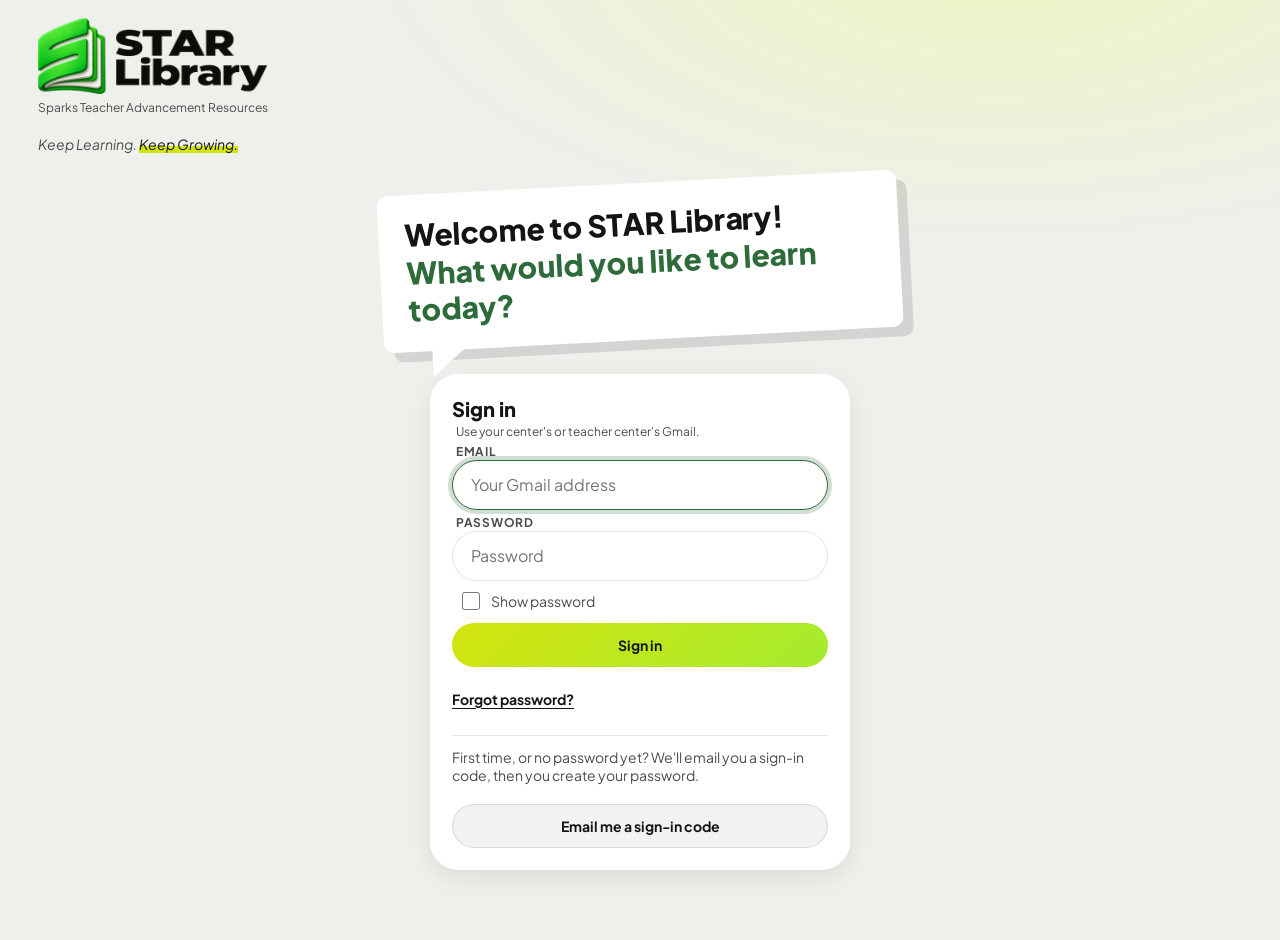
==== commit e3301f74: "Deploy production 28768ec" ====
--- a/index.html
+++ b/index.html
@@ -18,6 +18,7 @@
 <script>(function(){try{var t=localStorage.getItem((window.STAR_CONFIG&&STAR_CONFIG.prefix||'starlib-')+'theme');document.documentElement.setAttribute('data-theme',t==='forest'||t==='sage'?t:'light')}catch(e){document.documentElement.setAttribute('data-theme','light')}})();</script>
 <link rel="stylesheet" href="css/app.css">
 <link rel="stylesheet" href="css/viewer.css">
+<link rel="stylesheet" href="css/live.css">
 </head>
 <body>
 <div class="page">
@@ -86,16 +87,20 @@
  <a href="#/" data-nav="home"><svg width="22" height="22" viewBox="0 0 24 24" fill="none" stroke="currentColor" stroke-width="2" stroke-linecap="round" stroke-linejoin="round" aria-hidden="true"><path d="M3 11l9-7 9 7v9a1 1 0 01-1 1h-5v-6H9v6H4a1 1 0 01-1-1z"/></svg>Home</a>
  <a href="#/curriculum" data-nav="curriculum"><svg width="22" height="22" viewBox="0 0 24 24" fill="none" stroke="currentColor" stroke-width="2" stroke-linecap="round" stroke-linejoin="round" aria-hidden="true"><path d="M4 5h6a2 2 0 012 2v12a2 2 0 00-2-2H4zM20 5h-6a2 2 0 00-2 2v12a2 2 0 012-2h6z"/></svg>Curriculum</a>
  <a href="#/me" data-nav="me"><svg width="22" height="22" viewBox="0 0 24 24" fill="none" stroke="currentColor" stroke-width="2" stroke-linecap="round" stroke-linejoin="round" aria-hidden="true"><circle cx="12" cy="8" r="4"/><path d="M4 21c0-4 4-6 8-6s8 2 8 6"/></svg>My page</a>
+ <a href="#/join" data-nav="live"><svg width="22" height="22" viewBox="0 0 24 24" fill="none" stroke="currentColor" stroke-width="2" stroke-linecap="round" stroke-linejoin="round" aria-hidden="true"><circle cx="12" cy="12" r="2"/><path d="M8.5 8.5a5 5 0 000 7M15.5 8.5a5 5 0 010 7M5.6 5.6a9 9 0 000 12.8M18.4 5.6a9 9 0 010 12.8"/></svg>Live</a>
  <a href="#/team" data-nav="team" hidden><svg width="22" height="22" viewBox="0 0 24 24" fill="none" stroke="currentColor" stroke-width="2" stroke-linecap="round" stroke-linejoin="round" aria-hidden="true"><circle cx="9" cy="8" r="3.5"/><circle cx="17" cy="9" r="2.5"/><path d="M2 20c0-3.5 3-5.5 7-5.5s7 2 7 5.5M16 14.5c3 0 6 1.5 6 4.5"/></svg>Team</a>
  <a href="#/edit" data-nav="edit" hidden><svg width="22" height="22" viewBox="0 0 24 24" fill="none" stroke="currentColor" stroke-width="2" stroke-linecap="round" stroke-linejoin="round" aria-hidden="true"><path d="M4 20h4L19 9l-4-4L4 16z"/><path d="M13.5 6.5l4 4"/></svg>Editor</a>
 </nav>
 
 <div id="deck" role="dialog" aria-modal="true" aria-labelledby="dk-title" hidden></div>
+<div id="live" hidden></div>
 <div class="toast" id="toast" role="status" aria-live="polite" hidden></div>
 
 <script src="js/api.js"></script>
 <script src="js/viewer.js"></script>
 <script src="js/more.js"></script>
+<script src="js/vendor/qrcode.js"></script>
+<script src="js/live.js"></script>
 <script src="js/app.js"></script>
 <script>
 if ('serviceWorker' in navigator && location.protocol === 'https:') {
--- a/css/app.css
+++ b/css/app.css
@@ -121,6 +121,7 @@
 .book.hi .cv{background:var(--bk-hi)}
 .shelf{display:grid;grid-template-columns:repeat(auto-fill,minmax(104px,1fr));gap:24px 22px;padding:2px 14px 4px 2px}
 .shelf .book{height:168px}
+.book .rfb{position:absolute;top:8px;right:8px;z-index:2;background:var(--sec);color:var(--brand);font-size:12px;font-weight:700;line-height:1;padding:5px 8px;border-radius:99px;box-shadow:0 2px 6px #1414141f}
 .shelf.big{grid-template-columns:repeat(auto-fill,minmax(140px,1fr))}
 .shelf.big .book{height:214px}
 .shelf.big .book .win{height:34%}
@@ -314,3 +315,12 @@
 }
 @media (min-width:1024px) and (hover:hover){.nav a:hover{background:var(--soft)}}
 @media (prefers-reduced-motion:reduce){.book,.fd .papers i{transition:none}.book:hover{transform:none}}
+.live-join{align-self:flex-start}
+
+/* Buttons: one style everywhere (main = lime pill, second = grey pill, icon = round grey; 44 px tall) */
+.btn{font-weight:700}
+.btn.line{background:var(--soft);border:1.5px solid var(--line);color:var(--ink)}
+.ibtn{background:var(--soft)}
+.trow .btn,.gcard .btn{min-height:44px}
+.feat .go{font-size:14px;font-weight:700;min-height:40px}
+.chip{font-weight:700}
--- a/css/viewer.css
+++ b/css/viewer.css
@@ -95,3 +95,13 @@
  .dk-bar .tx{display:none}
  .dk-end .recs{grid-template-columns:1fr}
 }
+
+/* Buttons: one style everywhere. Main = lime pill, second = grey pill, icon = round grey. All 44 px tall. */
+.dk-mine{display:flex;align-items:center;gap:8px;flex-wrap:nowrap}
+.dk-x,.dk-lk{background:var(--soft);border:1.5px solid var(--line);color:var(--ink)}
+.dk-lk[aria-pressed="true"],.dk-lk[aria-expanded="true"]{background:var(--ink);border-color:var(--ink);color:var(--panel)}
+.dk-lk.dk-pill{width:auto;border-radius:99px;padding:0 16px;display:inline-flex;gap:6px;font:700 14px var(--font)}
+.dk-lk.dk-pill svg{width:18px;height:18px}
+.dk-lk.dk-live{width:auto;border-radius:99px;padding:0 18px;display:inline-flex;align-items:center;white-space:nowrap;font:700 14px var(--font);background:var(--btn);border-color:transparent;color:var(--btn-t)}
+.dk-btn{background:var(--soft);border:1.5px solid var(--line);font-weight:700}
+.dk-btn[aria-pressed="true"]{background:var(--ink);border-color:var(--ink);color:var(--panel)}
--- a/css/live.css
+++ b/css/live.css
@@ -0,0 +1,160 @@
+/* STAR Library Live sessions: phone view (teachers) and present screen (facilitator, projector). */
+#live{position:fixed;inset:0;z-index:30;overflow:auto;background:var(--bg);background-color:var(--bgc);color:var(--ink);font-family:var(--font)}
+body.live-on{overflow:hidden}
+body.live-on .bar,body.live-on #view,body.live-on #nav,body.live-on #gate,body.live-on #boot{display:none!important}
+.toast{z-index:60}
+
+/* ---------- shared ---------- */
+.lv-card{background:var(--card);border-radius:22px;padding:18px;display:flex;flex-direction:column;gap:12px;box-shadow:var(--sh)}
+.lv-center{align-items:center;text-align:center}
+.lv-h1{margin:0;font-size:28px;font-weight:800;letter-spacing:-.01em}
+.lv-wait{color:var(--muted);text-align:center;margin:40px 0}
+.lv-muted{color:var(--muted);font-size:14px;margin:0}
+.lv-small{font-size:12px;color:var(--muted);text-align:center;margin:0}
+.lv-opt{font-weight:400;color:var(--muted);font-size:12px}
+.lv-row{display:flex;align-items:center;gap:8px;justify-content:space-between}
+.lv-pill{display:inline-flex;align-items:center;gap:6px;border-radius:99px;padding:6px 12px;font-size:12px;font-weight:700;white-space:nowrap}
+.lv-pill.dark{background:var(--deep);color:#fff}.lv-pill.lime{background:var(--lime);color:#141414}
+.lv-dot{width:8px;height:8px;border-radius:99px;background:var(--lime);display:inline-block}.lv-dot.red{background:#B42318}
+.lv-link{background:none;border:0;padding:4px 0;color:var(--brand);font:inherit;font-weight:700;text-decoration:underline;cursor:pointer}
+.lv-av{border-radius:50%;object-fit:contain;flex:none;display:inline-block}
+.lv-ini{display:inline-grid;place-items:center;background:var(--soft2);color:var(--ink);font-weight:700;font-size:13px}
+.lv-big{min-height:52px;font-size:16px}
+.lv-round{width:44px;height:44px;border-radius:99px;border:1.5px solid var(--line);background:var(--soft);color:var(--ink);font-size:16px;cursor:pointer;flex:none}
+.lv-round:disabled{opacity:.4;cursor:default}
+.lv-chip{border:1.5px solid var(--line);background:var(--soft);color:var(--ink);border-radius:99px;padding:0 14px;font:700 14px var(--font);cursor:pointer;min-height:36px}
+.lv-fld{display:flex;flex-direction:column;gap:6px;font-size:14px;font-weight:700;border:0;padding:0;margin:0}
+.lv-fld legend{padding:0;margin-bottom:6px}
+.lv-fld input,.lv-fld textarea{height:48px;border:1.5px solid var(--line);border-radius:14px;padding:0 14px;font:400 16px var(--font);background:var(--card);color:var(--ink)}
+.lv-fld textarea{height:auto;padding:10px 14px;resize:vertical}
+.lv-codein{font-weight:800!important;font-size:24px!important;letter-spacing:.2em;text-align:center}
+.lv-scores{display:grid;grid-template-columns:repeat(auto-fit,minmax(110px,1fr));gap:10px}
+.lv-scbox{background:var(--soft);border-radius:14px;padding:12px;display:flex;flex-direction:column}
+.lv-scbox.up{background:var(--next)}
+.lv-scbox small{font-size:12px;color:var(--muted)}.lv-scbox b{font-size:28px;font-weight:800}
+.lv-person{display:flex;align-items:center;gap:10px;font-size:14px}
+.lv-person span{flex:1;min-width:0}
+.lv-grow{flex:1}
+
+/* ---------- phone ---------- */
+.lv-phone{max-width:520px;margin:0 auto;padding:16px 16px calc(24px + env(safe-area-inset-bottom));display:flex;flex-direction:column;gap:12px;box-sizing:border-box;min-height:100%}
+.lv-head{display:flex;align-items:center;justify-content:space-between;gap:12px}
+.lv-home{height:44px;padding:0 18px}
+.lv-logolink{display:inline-flex}
+.lv-logo{height:44px;width:auto}
+.lv-avgrid{display:grid;grid-template-columns:repeat(6,minmax(0,1fr));gap:6px}
+.lv-avbtn{border:3px solid transparent;background:var(--soft);border-radius:14px;padding:2px;cursor:pointer;aspect-ratio:1}
+.lv-avbtn img{width:100%;height:100%;object-fit:contain;display:block}
+.lv-avbtn[aria-pressed="true"]{border-color:var(--brand);background:var(--next)}
+.lv-me{display:flex;align-items:center;gap:10px}
+.lv-me span{display:flex;flex-direction:column}.lv-me small{font-size:12px;color:var(--muted)}
+.lv-prog{height:8px;background:var(--soft);border-radius:99px;overflow:hidden}.lv-prog i{display:block;height:100%;background:var(--brand);border-radius:99px}
+.lv-q{margin:0;font-size:20px;font-weight:700;line-height:1.4}
+.lv-opts{display:flex;flex-direction:column;gap:8px}
+.lv-note{background:var(--fd);color:var(--fd-t);border-radius:18px;padding:14px 16px;font-size:14px;margin:0}
+.lv-score{font-size:48px;font-weight:800}
+.lv-top{display:flex;align-items:center;gap:8px}
+.lv-tt{flex:1;min-width:0;font-weight:700;font-size:14px;white-space:nowrap;overflow:hidden;text-overflow:ellipsis}
+.lv-timer{display:flex;align-items:center;gap:10px;background:#141414;color:#fff;border-radius:16px;padding:10px 14px}
+.lv-timer span{flex:1;color:var(--lime);font-weight:500;font-size:14px}.lv-timer b{font-size:24px;font-weight:800}
+.lv-timer.over b{color:#FFB4A8}
+.lv-net{background:#FDECEA;color:#8A1C12;border-radius:12px;padding:8px 12px;font-size:14px}
+.lv-slide{position:relative;background:#fff;border-radius:16px;aspect-ratio:16/9;display:grid;place-items:center;overflow:hidden;box-shadow:var(--sh)}
+.lv-slide>img{width:100%;height:100%;object-fit:contain;display:block;grid-area:1/1}
+.lv-slide>.lv-wait{grid-area:1/1}
+.lv-nav{display:flex;align-items:center;gap:8px}.lv-nav span{flex:1;text-align:center;font-size:14px}
+.lv-ok{color:var(--brand);font-weight:700}
+.lv-here{padding:12px 14px;gap:8px}
+.lv-strip{display:flex;flex-wrap:wrap;gap:4px;align-items:center}
+.lv-more{font-size:12px;font-weight:700;color:var(--muted)}
+.lv-acts{display:grid;grid-template-columns:1fr 1fr;gap:10px}
+.lv-mynote textarea{min-height:72px}
+.lv-done{display:flex;align-items:center;gap:14px;background:var(--deep);color:#fff;border-radius:22px;padding:18px}
+.lv-done span{display:flex;flex-direction:column;gap:2px}.lv-done b{font-size:20px;font-weight:800}.lv-done small{font-size:14px;color:var(--deep-sub)}
+.lv-notes{display:flex;flex-direction:column;gap:8px;max-height:280px;overflow:auto}
+.lv-notes p{margin:0;font-size:14px;background:var(--soft);border-radius:12px;padding:8px 10px;white-space:pre-wrap}
+.lv-notes small{display:block;font-weight:700;font-size:12px;color:var(--muted)}
+
+/* ---------- present screen ---------- */
+.lv-pres{min-height:100%;box-sizing:border-box;background:var(--deep);padding:16px 20px;display:flex;flex-direction:column;gap:14px;color:var(--ink)}
+.lv-pres .lv-wait{color:var(--deep-sub)}
+.lv-ptop{display:flex;align-items:center;gap:14px;color:#fff}
+.lv-plogo{height:40px;width:auto;background:#fff;border-radius:10px;padding:4px 8px}
+.lv-ptt{flex:1;min-width:0;display:flex;flex-direction:column}.lv-ptt small{color:var(--deep-sub);font-size:14px}.lv-ptt b{font-size:20px;font-weight:800;white-space:nowrap;overflow:hidden;text-overflow:ellipsis}
+.lv-icon{width:44px;height:44px;border-radius:99px;border:0;background:#ffffff22;color:#fff;font-size:18px;cursor:pointer}
+.lv-pbody{flex:1;display:flex;gap:14px;min-height:0}
+.lv-pmain{flex:1;min-width:0;display:flex;flex-direction:column;gap:10px}
+.lv-pslide{position:relative;flex:1;min-height:300px;background:#fff;border-radius:18px;display:grid;place-items:center;overflow:hidden}
+.lv-pslide img.lv-simg{width:100%;height:100%;object-fit:contain;position:absolute;inset:0}
+.lv-ptimer{position:absolute;top:14px;right:14px;background:#141414;color:#fff;border-radius:14px;padding:8px 16px;display:flex;flex-direction:column;align-items:center;z-index:1}
+.lv-ptimer small{color:var(--lime);font-size:12px;font-weight:700;text-transform:uppercase}.lv-ptimer b{font-size:36px;font-weight:800;line-height:1}
+.lv-ptimer.over b{color:#FFB4A8}
+.lv-pnotes{background:#fff;border-radius:14px;padding:12px 16px;max-height:160px;overflow:auto}.lv-pnotes p{margin:4px 0 0;white-space:pre-wrap}
+.lv-pbar{display:flex;align-items:center;gap:8px;flex-wrap:wrap;background:#ffffff14;border-radius:16px;padding:8px 10px}
+.lv-pbar>b{color:#fff;min-width:80px;text-align:center}
+.lv-pbar .btn{min-height:44px}
+.lv-tbtns{display:flex;align-items:center;gap:6px}.lv-tlbl{color:#fff;font-weight:700;font-size:14px}
+.lv-pside{width:310px;flex:none;display:flex;flex-direction:column;gap:12px;min-height:0}
+.lv-pside .lv-card{padding:14px;gap:8px;font-size:14px}
+.lv-joincard{background:var(--lime);border-radius:18px;padding:12px;display:flex;gap:12px;align-items:center}
+.lv-joincard .lv-qr{width:96px;height:96px;flex:none;background:#fff;border-radius:10px;padding:4px;box-sizing:border-box}
+.lv-qr svg{width:100%;height:100%;display:block}
+.lv-joincard span:last-child{display:flex;flex-direction:column}.lv-joincard b{font-size:30px;font-weight:800;letter-spacing:.04em}.lv-joincard small{font-size:12px}
+.lv-qitem{background:var(--soft);border-radius:12px;padding:8px 10px;display:flex;flex-direction:column;gap:4px;align-items:flex-start}
+.lv-qitem p{margin:0}.lv-qitem small{color:var(--muted);font-size:12px}
+.lv-grid{display:grid;grid-template-columns:repeat(auto-fill,minmax(52px,1fr));gap:6px;overflow:auto}
+.lv-gp{display:flex;flex-direction:column;align-items:center;font-size:12px;min-width:0}
+.lv-gp small{max-width:100%;overflow:hidden;text-overflow:ellipsis;white-space:nowrap}
+.lv-gp.away{opacity:.4}.lv-gp.fin .lv-av{outline:3px solid var(--brand);outline-offset:1px}
+.lv-bigjoin{position:fixed;inset:0;z-index:31;background:#1F3D2Bf2;display:grid;place-items:center;color:#fff;text-align:center}
+.lv-bigjoin>div{display:flex;flex-direction:column;align-items:center;gap:10px}
+.lv-bigjoin .lv-qr{width:min(44vh,360px);height:min(44vh,360px);background:#fff;border-radius:18px;padding:12px;box-sizing:border-box}
+.lv-bigjoin p{margin:0;font-size:24px;font-weight:700}.lv-bigjoin b{font-size:min(14vh,110px);font-weight:800;letter-spacing:.06em;line-height:1;color:var(--lime)}
+.lv-bigjoin small{font-size:18px;color:var(--deep-sub)}
+.lv-sumcard{max-width:760px;margin:24px auto;background:var(--card);border-radius:22px;padding:24px;display:flex;flex-direction:column;gap:14px}
+.lv-sumlist{display:flex;flex-direction:column;gap:8px;max-height:46vh;overflow:auto}
+.lv-sumlist small{color:var(--muted)}
+@media (max-width:900px){
+  .lv-pbody{flex-direction:column}.lv-pside{width:auto}
+  .lv-pslide{min-height:0;aspect-ratio:16/9;flex:none}
+}
+
+/* ---------- slide activities: phone ---------- */
+.lv-ov{position:absolute;touch-action:none}
+.lv-ov.drag{cursor:crosshair;background:#2E6B3A0d}
+.lv-dotme{position:absolute;width:44px;height:44px;margin:-22px 0 0 -22px;border-radius:50%;background:var(--lime);box-shadow:0 0 0 3px #fff,0 4px 12px #0004;display:grid;place-items:center;pointer-events:none}
+.lv-dotme img{width:36px;height:36px}
+.lv-ov.draw canvas{width:100%;height:100%;display:block;touch-action:none;cursor:crosshair}
+.lv-tools{display:flex;flex-wrap:wrap;gap:8px;align-items:center}
+.lv-sw{width:36px;height:36px;border-radius:50%;border:3px solid var(--card);box-shadow:0 0 0 1.5px var(--line);cursor:pointer}
+.lv-sw.on{box-shadow:0 0 0 3px var(--brand)}
+.lv-chip.on{background:var(--ink);color:var(--panel);border-color:var(--ink)}
+.lv-sent{margin:0;color:var(--brand);font-weight:700;font-size:14px}
+
+/* ---------- slide activities: present screen ---------- */
+.lv-actbar{display:flex;align-items:center;gap:12px;flex-wrap:wrap;background:#fff;border-radius:14px;padding:8px 10px 8px 14px}
+.lv-ap{flex:1;min-width:160px}.lv-ak{font-size:14px;color:var(--muted);font-weight:700}
+.lv-switch{display:flex;align-items:center;gap:6px;font-size:14px;font-weight:700;cursor:pointer}
+.lv-switch input{width:20px;height:20px;accent-color:var(--brand)}
+.lv-res{position:absolute;inset:0;z-index:1}
+.lv-res.poll,.lv-res.text,.lv-res.draw:not(.big){background:#fff;overflow:auto;padding:24px;box-sizing:border-box}
+.lv-rbox{display:flex;flex-direction:column;gap:12px;max-width:1100px;margin:0 auto}
+.lv-rbox h3{margin:0;font-size:28px;font-weight:800}
+.lv-bar{display:grid;grid-template-columns:minmax(120px,30%) 1fr 48px;align-items:center;gap:12px;font-size:20px;font-weight:700}
+.lv-bar i{display:block;height:40px;min-width:4px;border-radius:10px;background:var(--soft2)}
+.lv-bar.top i{background:var(--brand)}.lv-bar b{font-size:24px;text-align:right}
+.lv-wall{display:grid;grid-template-columns:repeat(auto-fill,minmax(220px,1fr));gap:12px}
+.lv-sticky{background:#FFF6B8;border-radius:14px;padding:14px;box-shadow:0 4px 10px #0000001a;display:flex;flex-direction:column;gap:6px}
+.lv-sticky p{margin:0;font-size:18px;font-weight:500}.lv-sticky small{color:#5c5530;font-weight:700}
+.lv-dots{position:absolute}
+.lv-pdot{position:absolute;width:40px;height:40px;margin:-20px 0 0 -20px;border-radius:50%;background:var(--lime);box-shadow:0 0 0 3px #fff,0 3px 8px #0004;display:grid;place-items:center}
+.lv-pdot img{width:34px;height:34px}
+.lv-pdot small{position:absolute;top:44px;left:50%;transform:translateX(-50%);background:#141414;color:#fff;font-size:12px;font-weight:700;padding:2px 6px;border-radius:6px;white-space:nowrap}
+.lv-gal{display:grid;grid-template-columns:repeat(auto-fill,minmax(220px,1fr));gap:12px}
+.lv-dt{position:relative;aspect-ratio:16/9;border:2px solid var(--line);border-radius:12px;background:#fff center/contain no-repeat;padding:0;cursor:pointer;overflow:hidden}
+.lv-dt img{position:absolute;inset:0;width:100%;height:100%;object-fit:contain}
+.lv-dt small{position:absolute;left:6px;bottom:6px;background:#141414;color:#fff;font-size:12px;font-weight:700;padding:2px 6px;border-radius:6px}
+.lv-dbig{position:absolute}
+.lv-dbig img{position:absolute;inset:0;width:100%;height:100%;object-fit:contain}
+.lv-dbig small{position:absolute;left:12px;bottom:12px;background:#141414;color:#fff;font-weight:700;padding:4px 10px;border-radius:8px}
+.lv-dbig .btn{position:absolute;right:12px;bottom:12px}
